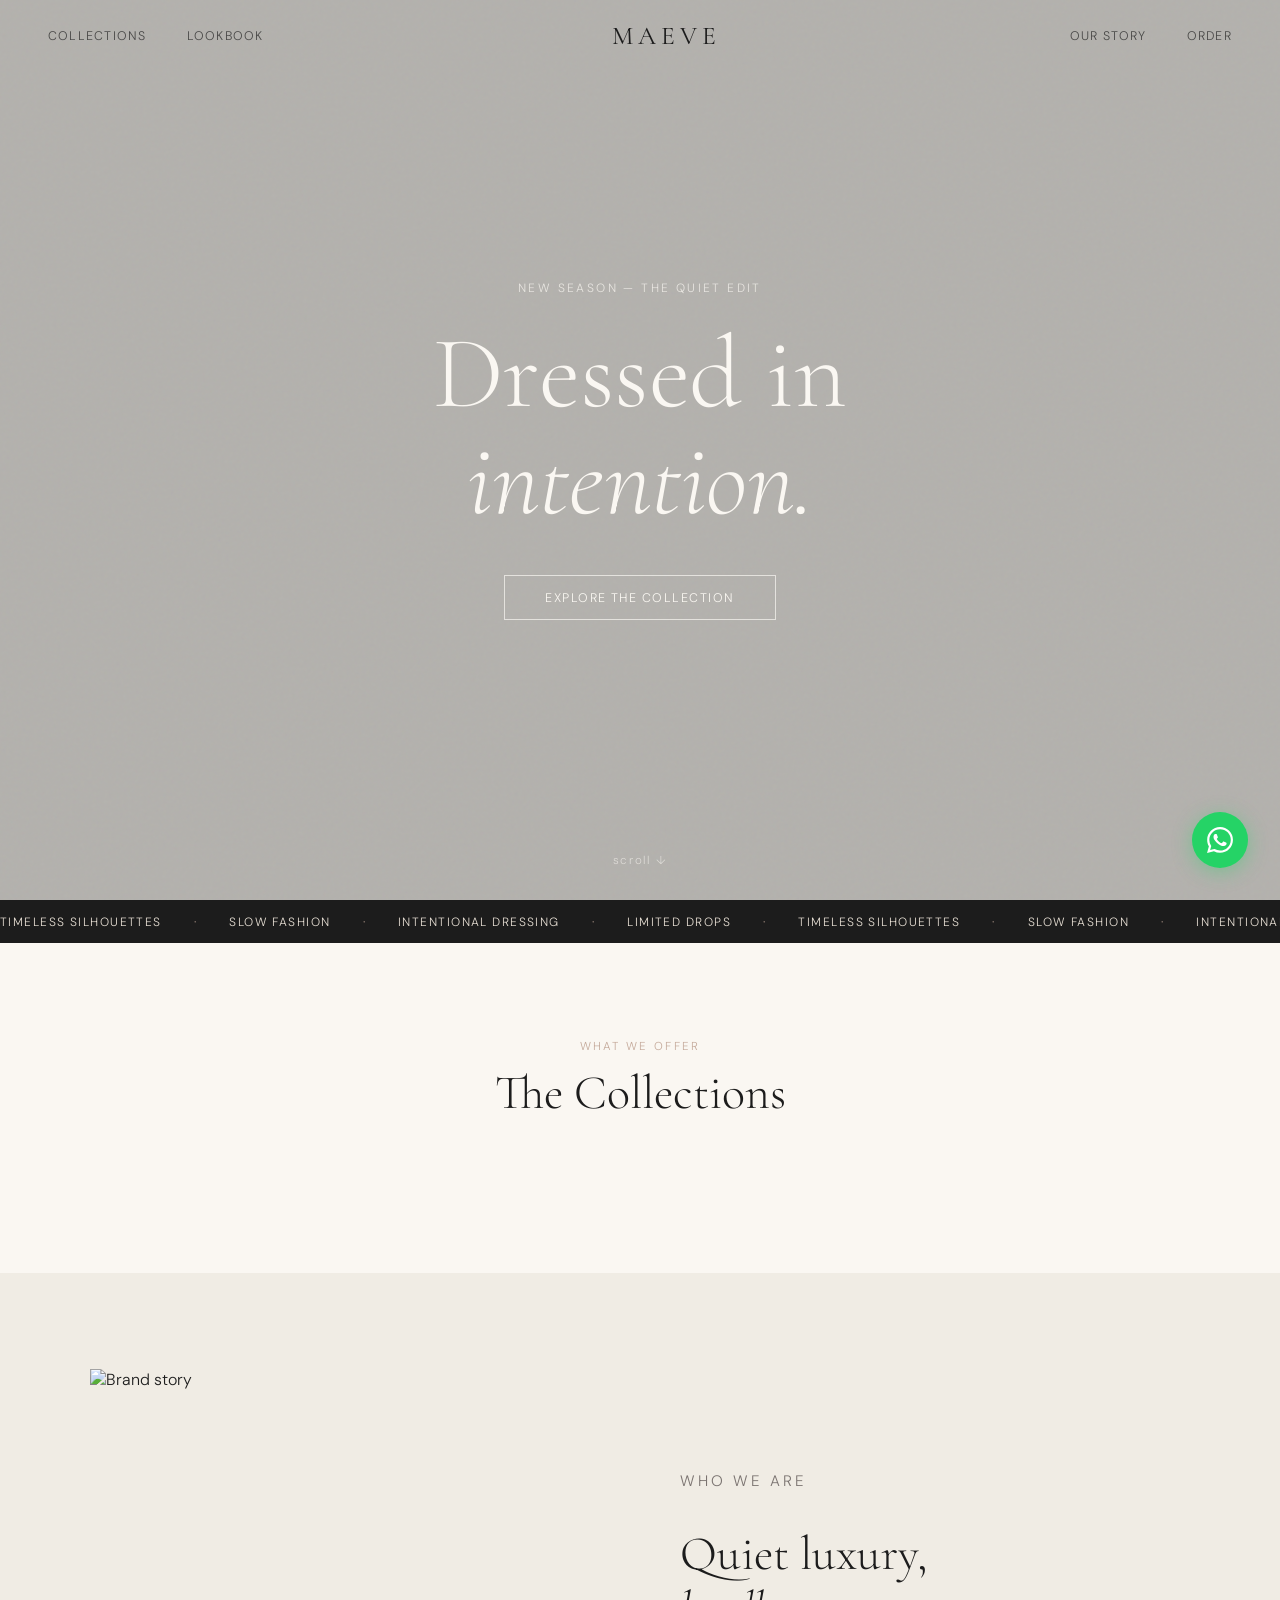
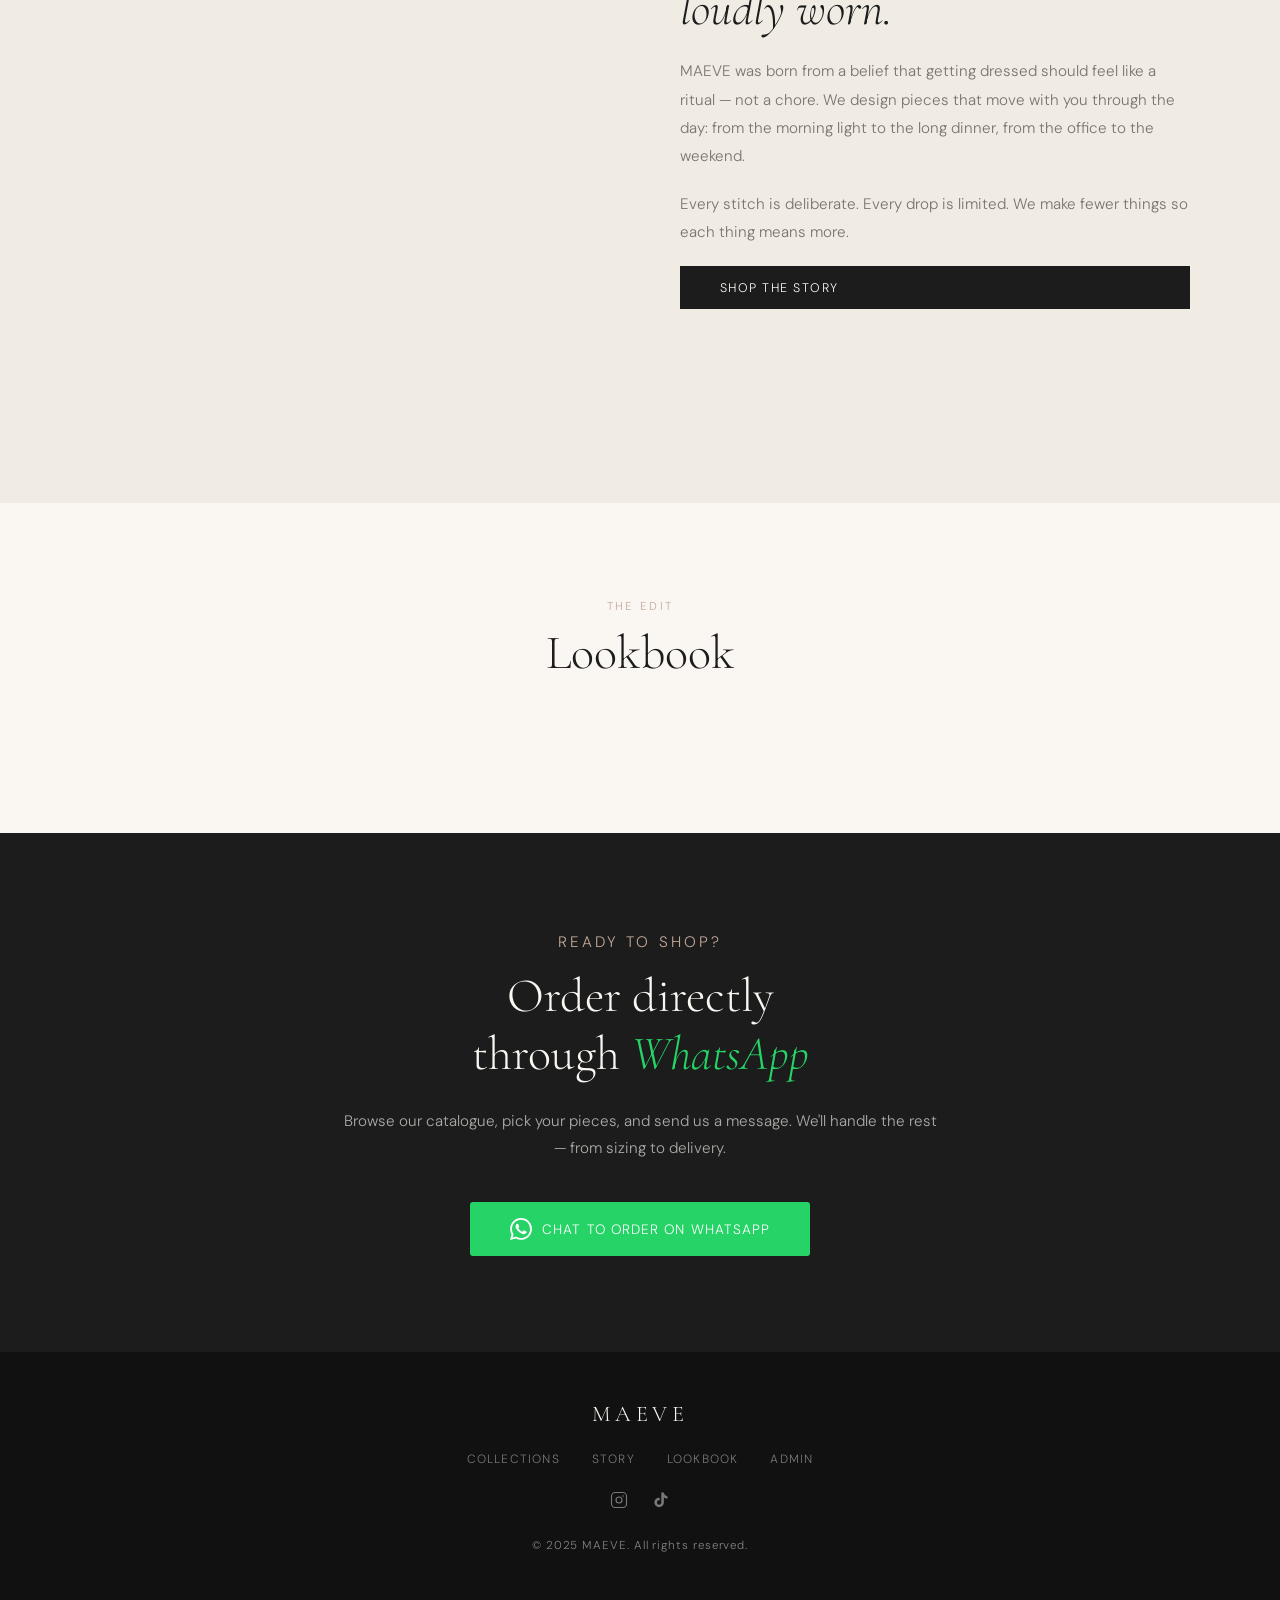
==== index.html @ 99496a9a "Add files via upload" ====
<!DOCTYPE html>
<html lang="en">
<head>
<meta charset="UTF-8"/>
<meta name="viewport" content="width=device-width, initial-scale=1.0"/>
<title>MAEVE — The Edit</title>
<link href="https://fonts.googleapis.com/css2?family=Cormorant+Garamond:ital,wght@0,300;0,400;0,500;1,300;1,400&family=DM+Sans:wght@300;400;500&display=swap" rel="stylesheet"/>
<link rel="stylesheet" href="style.css"/>
</head>
<body>

<!-- NAV -->
<nav id="navbar">
  <div class="nav-inner">
    <div class="nav-links left">
      <a href="#collections">Collections</a>
      <a href="#lookbook">Lookbook</a>
    </div>
    <div class="logo"><a href="#">MAEVE</a></div>
    <div class="nav-links right">
      <a href="#story">Our Story</a>
      <a href="#order">Order</a>
    </div>
  </div>
</nav>

<!-- HERO -->
<section id="hero">
  <div class="grain"></div>
  <div class="hero-content">
    <p class="hero-eyebrow">New Season — The Quiet Edit</p>
    <h1>Dressed in<br/><em>intention.</em></h1>
    <a href="#collections" class="btn-outline">Explore the Collection</a>
  </div>
  <div class="hero-scroll-hint">scroll ↓</div>
</section>

<!-- MARQUEE -->
<div class="marquee-wrap">
  <div class="marquee-track">
    <span>Timeless Silhouettes</span><span class="dot">·</span>
    <span>Slow Fashion</span><span class="dot">·</span>
    <span>Intentional Dressing</span><span class="dot">·</span>
    <span>Limited Drops</span><span class="dot">·</span>
    <span>Timeless Silhouettes</span><span class="dot">·</span>
    <span>Slow Fashion</span><span class="dot">·</span>
    <span>Intentional Dressing</span><span class="dot">·</span>
    <span>Limited Drops</span><span class="dot">·</span>
  </div>
</div>

<!-- COLLECTIONS -->
<section id="collections">
  <div class="section-header">
    <p class="eyebrow">What We Offer</p>
    <h2>The Collections</h2>
  </div>
  <div class="collections-grid" id="collectionsGrid">
    <!-- Populated by JS -->
  </div>
</section>

<!-- BRAND STORY -->
<section id="story">
  <div class="story-inner">
    <div class="story-image">
      <img src="https://images.unsplash.com/photo-1558618666-fcd25c85cd64?w=700&q=80" alt="Brand story"/>
    </div>
    <div class="story-text">
      <p class="eyebrow">Who We Are</p>
      <h2>Quiet luxury,<br/><em>loudly worn.</em></h2>
      <p>MAEVE was born from a belief that getting dressed should feel like a ritual — not a chore. We design pieces that move with you through the day: from the morning light to the long dinner, from the office to the weekend.</p>
      <p>Every stitch is deliberate. Every drop is limited. We make fewer things so each thing means more.</p>
      <a href="#order" class="btn-solid">Shop the Story</a>
    </div>
  </div>
</section>

<!-- LOOKBOOK -->
<section id="lookbook">
  <div class="section-header">
    <p class="eyebrow">The Edit</p>
    <h2>Lookbook</h2>
  </div>
  <div class="masonry-grid" id="lookbookGrid">
    <!-- Populated by JS -->
  </div>
</section>

<!-- ORDER CTA -->
<section id="order">
  <div class="order-inner">
    <p class="eyebrow">Ready to Shop?</p>
    <h2>Order directly<br/>through <em>WhatsApp</em></h2>
    <p>Browse our catalogue, pick your pieces, and send us a message. We'll handle the rest — from sizing to delivery.</p>
    <a href="https://wa.me/2348000000000?text=Hi!%20I'd%20like%20to%20place%20an%20order%20from%20MAEVE" target="_blank" class="btn-whatsapp">
      <svg width="22" height="22" viewBox="0 0 24 24" fill="currentColor"><path d="M17.472 14.382c-.297-.149-1.758-.867-2.03-.967-.273-.099-.471-.148-.67.15-.197.297-.767.966-.94 1.164-.173.199-.347.223-.644.075-.297-.15-1.255-.463-2.39-1.475-.883-.788-1.48-1.761-1.653-2.059-.173-.297-.018-.458.13-.606.134-.133.298-.347.446-.52.149-.174.198-.298.298-.497.099-.198.05-.371-.025-.52-.075-.149-.669-1.612-.916-2.207-.242-.579-.487-.5-.669-.51-.173-.008-.371-.01-.57-.01-.198 0-.52.074-.792.372-.272.297-1.04 1.016-1.04 2.479 0 1.462 1.065 2.875 1.213 3.074.149.198 2.096 3.2 5.077 4.487.709.306 1.262.489 1.694.625.712.227 1.36.195 1.871.118.571-.085 1.758-.719 2.006-1.413.248-.694.248-1.289.173-1.413-.074-.124-.272-.198-.57-.347m-5.421 7.403h-.004a9.87 9.87 0 01-5.031-1.378l-.361-.214-3.741.982.998-3.648-.235-.374a9.86 9.86 0 01-1.51-5.26c.001-5.45 4.436-9.884 9.888-9.884 2.64 0 5.122 1.03 6.988 2.898a9.825 9.825 0 012.893 6.994c-.003 5.45-4.437 9.884-9.885 9.884m8.413-18.297A11.815 11.815 0 0012.05 0C5.495 0 .16 5.335.157 11.892c0 2.096.547 4.142 1.588 5.945L.057 24l6.305-1.654a11.882 11.882 0 005.683 1.448h.005c6.554 0 11.89-5.335 11.893-11.893a11.821 11.821 0 00-3.48-8.413z"/></svg>
      Chat to Order on WhatsApp
    </a>
  </div>
</section>

<!-- FOOTER -->
<footer>
  <div class="footer-inner">
    <div class="footer-logo">MAEVE</div>
    <div class="footer-links">
      <a href="#collections">Collections</a>
      <a href="#story">Story</a>
      <a href="#lookbook">Lookbook</a>
      <a href="admin.html">Admin</a>
    </div>
    <div class="footer-socials">
      <a href="#" aria-label="Instagram">
        <svg width="18" height="18" viewBox="0 0 24 24" fill="none" stroke="currentColor" stroke-width="1.5"><rect x="2" y="2" width="20" height="20" rx="5"/><circle cx="12" cy="12" r="4"/><circle cx="17.5" cy="6.5" r="1" fill="currentColor" stroke="none"/></svg>
      </a>
      <a href="#" aria-label="TikTok">
        <svg width="18" height="18" viewBox="0 0 24 24" fill="currentColor"><path d="M19.59 6.69a4.83 4.83 0 01-3.77-4.25V2h-3.45v13.67a2.89 2.89 0 01-2.88 2.5 2.89 2.89 0 01-2.89-2.89 2.89 2.89 0 012.89-2.89c.28 0 .54.04.79.1V9.01a6.33 6.33 0 00-.79-.05 6.34 6.34 0 00-6.34 6.34 6.34 6.34 0 006.34 6.34 6.34 6.34 0 006.33-6.34V8.69a8.18 8.18 0 004.78 1.52V6.76a4.85 4.85 0 01-1-.07z"/></svg>
      </a>
    </div>
    <p class="footer-copy">© 2025 MAEVE. All rights reserved.</p>
  </div>
</footer>

<!-- FLOATING WHATSAPP -->
<a href="https://wa.me/2348000000000?text=Hi!%20I'd%20like%20to%20place%20an%20order%20from%20MAEVE" target="_blank" class="whatsapp-float" aria-label="Order on WhatsApp">
  <svg width="26" height="26" viewBox="0 0 24 24" fill="currentColor"><path d="M17.472 14.382c-.297-.149-1.758-.867-2.03-.967-.273-.099-.471-.148-.67.15-.197.297-.767.966-.94 1.164-.173.199-.347.223-.644.075-.297-.15-1.255-.463-2.39-1.475-.883-.788-1.48-1.761-1.653-2.059-.173-.297-.018-.458.13-.606.134-.133.298-.347.446-.52.149-.174.198-.298.298-.497.099-.198.05-.371-.025-.52-.075-.149-.669-1.612-.916-2.207-.242-.579-.487-.5-.669-.51-.173-.008-.371-.01-.57-.01-.198 0-.52.074-.792.372-.272.297-1.04 1.016-1.04 2.479 0 1.462 1.065 2.875 1.213 3.074.149.198 2.096 3.2 5.077 4.487.709.306 1.262.489 1.694.625.712.227 1.36.195 1.871.118.571-.085 1.758-.719 2.006-1.413.248-.694.248-1.289.173-1.413-.074-.124-.272-.198-.57-.347m-5.421 7.403h-.004a9.87 9.87 0 01-5.031-1.378l-.361-.214-3.741.982.998-3.648-.235-.374a9.86 9.86 0 01-1.51-5.26c.001-5.45 4.436-9.884 9.888-9.884 2.64 0 5.122 1.03 6.988 2.898a9.825 9.825 0 012.893 6.994c-.003 5.45-4.437 9.884-9.885 9.884m8.413-18.297A11.815 11.815 0 0012.05 0C5.495 0 .16 5.335.157 11.892c0 2.096.547 4.142 1.588 5.945L.057 24l6.305-1.654a11.882 11.882 0 005.683 1.448h.005c6.554 0 11.89-5.335 11.893-11.893a11.821 11.821 0 00-3.48-8.413z"/></svg>
</a>

<script src="app.js"></script>
</body>
</html>
---- style.css ----
/* ── Reset & Base ─────────────────────────────────────────────── */
*, *::before, *::after { box-sizing: border-box; margin: 0; padding: 0; }

:root {
  --ivory: #FAF7F2;
  --charcoal: #1C1C1C;
  --mauve: #C4A99A;
  --sage: #8A9E8B;
  --warm-mid: #E8E0D5;
  --wa-green: #25D366;
  --text-light: #7A7370;
  --serif: 'Cormorant Garamond', Georgia, serif;
  --sans: 'DM Sans', system-ui, sans-serif;
}

html { scroll-behavior: smooth; }

body {
  background: var(--ivory);
  color: var(--charcoal);
  font-family: var(--sans);
  font-weight: 300;
  overflow-x: hidden;
}

img { display: block; max-width: 100%; }
a { text-decoration: none; color: inherit; }

/* ── Nav ──────────────────────────────────────────────────────── */
#navbar {
  position: fixed;
  top: 0;
  left: 0;
  right: 0;
  z-index: 100;
  padding: 1.25rem 3rem;
  transition: background 0.4s, box-shadow 0.4s;
}
#navbar.scrolled {
  background: rgba(250, 247, 242, 0.95);
  backdrop-filter: blur(10px);
  box-shadow: 0 1px 0 var(--warm-mid);
}
.nav-inner {
  display: flex;
  align-items: center;
  justify-content: space-between;
  max-width: 1200px;
  margin: 0 auto;
}
.nav-links { display: flex; gap: 2.5rem; }
.nav-links a {
  font-family: var(--sans);
  font-size: 0.78rem;
  letter-spacing: 0.1em;
  text-transform: uppercase;
  color: var(--charcoal);
  opacity: 0.7;
  transition: opacity 0.2s;
}
.nav-links a:hover { opacity: 1; }
.logo a {
  font-family: var(--serif);
  font-size: 1.6rem;
  letter-spacing: 0.2em;
  font-weight: 400;
}

/* ── Hero ─────────────────────────────────────────────────────── */
#hero {
  min-height: 100vh;
  position: relative;
  display: flex;
  align-items: center;
  justify-content: center;
  background-image: url('https://images.unsplash.com/photo-1509631179647-0177331693ae?w=1600&q=85');
  background-size: cover;
  background-position: center 30%;
}
.grain {
  position: absolute;
  inset: 0;
  background: rgba(28, 28, 28, 0.32);
  z-index: 1;
}
/* Grain texture overlay */
.grain::after {
  content: '';
  position: absolute;
  inset: 0;
  opacity: 0.04;
  background-image: url("data:image/svg+xml,%3Csvg viewBox='0 0 256 256' xmlns='http://www.w3.org/2000/svg'%3E%3Cfilter id='noise'%3E%3CfeTurbulence type='fractalNoise' baseFrequency='0.9' numOctaves='4' stitchTiles='stitch'/%3E%3C/filter%3E%3Crect width='100%25' height='100%25' filter='url(%23noise)' opacity='1'/%3E%3C/svg%3E");
}
.hero-content {
  position: relative;
  z-index: 2;
  text-align: center;
  color: #FAF7F2;
  padding: 1rem;
}
.hero-eyebrow {
  font-family: var(--sans);
  font-size: 0.75rem;
  letter-spacing: 0.2em;
  text-transform: uppercase;
  opacity: 0.75;
  margin-bottom: 1.5rem;
}
.hero-content h1 {
  font-family: var(--serif);
  font-size: clamp(3.5rem, 8vw, 7rem);
  font-weight: 300;
  line-height: 1.05;
  margin-bottom: 2.5rem;
}
.hero-content h1 em {
  font-style: italic;
  font-weight: 300;
}
.hero-scroll-hint {
  position: absolute;
  bottom: 2rem;
  left: 50%;
  transform: translateX(-50%);
  z-index: 2;
  color: rgba(250,247,242,0.6);
  font-family: var(--sans);
  font-size: 0.72rem;
  letter-spacing: 0.15em;
  animation: bob 2s ease-in-out infinite;
}
@keyframes bob {
  0%, 100% { transform: translateX(-50%) translateY(0); }
  50% { transform: translateX(-50%) translateY(6px); }
}

/* ── Buttons ──────────────────────────────────────────────────── */
.btn-outline {
  display: inline-block;
  padding: 0.85rem 2.5rem;
  border: 1px solid rgba(250,247,242,0.7);
  color: #FAF7F2;
  font-family: var(--sans);
  font-size: 0.78rem;
  letter-spacing: 0.12em;
  text-transform: uppercase;
  transition: background 0.25s, color 0.25s;
}
.btn-outline:hover {
  background: rgba(250,247,242,0.15);
}
.btn-solid {
  display: inline-block;
  padding: 0.85rem 2.5rem;
  background: var(--charcoal);
  color: var(--ivory);
  font-family: var(--sans);
  font-size: 0.78rem;
  letter-spacing: 0.12em;
  text-transform: uppercase;
  transition: background 0.25s;
}
.btn-solid:hover { background: #333; }
.btn-whatsapp {
  display: inline-flex;
  align-items: center;
  gap: 0.65rem;
  padding: 1rem 2.5rem;
  background: var(--wa-green);
  color: #fff;
  font-family: var(--sans);
  font-size: 0.85rem;
  letter-spacing: 0.08em;
  text-transform: uppercase;
  border-radius: 3px;
  transition: background 0.2s, transform 0.2s;
}
.btn-whatsapp:hover { background: #1da851; transform: translateY(-2px); }

/* ── Marquee ──────────────────────────────────────────────────── */
.marquee-wrap {
  background: var(--charcoal);
  overflow: hidden;
  padding: 0.85rem 0;
}
.marquee-track {
  display: flex;
  gap: 2rem;
  animation: marquee 18s linear infinite;
  white-space: nowrap;
}
.marquee-track span {
  color: var(--warm-mid);
  font-family: var(--sans);
  font-size: 0.75rem;
  letter-spacing: 0.12em;
  text-transform: uppercase;
  flex-shrink: 0;
}
.marquee-track .dot { color: var(--mauve); }
@keyframes marquee {
  from { transform: translateX(0); }
  to { transform: translateX(-50%); }
}

/* ── Section shared ───────────────────────────────────────────── */
section { padding: 6rem 3rem; }
.section-header {
  text-align: center;
  margin-bottom: 3.5rem;
}
.eyebrow {
  font-family: var(--sans);
  font-size: 0.72rem;
  letter-spacing: 0.2em;
  text-transform: uppercase;
  color: var(--mauve);
  margin-bottom: 0.75rem;
}
.section-header h2, .story-text h2 {
  font-family: var(--serif);
  font-size: clamp(2rem, 4vw, 3rem);
  font-weight: 300;
  line-height: 1.15;
}
.section-header h2 em, .story-text h2 em { font-style: italic; }

/* ── Collections Grid ─────────────────────────────────────────── */
#collections { background: var(--ivory); }
.collections-grid {
  display: grid;
  grid-template-columns: repeat(auto-fit, minmax(240px, 1fr));
  gap: 1.5rem;
  max-width: 1200px;
  margin: 0 auto;
}
.collection-card {
  position: relative;
  overflow: hidden;
  cursor: pointer;
  aspect-ratio: 3/4;
  background: var(--warm-mid);
}
.collection-card img {
  width: 100%;
  height: 100%;
  object-fit: cover;
  transition: transform 0.6s ease;
}
.collection-card:hover img { transform: scale(1.05); }
.collection-overlay {
  position: absolute;
  inset: 0;
  background: rgba(28,28,28,0);
  display: flex;
  flex-direction: column;
  align-items: center;
  justify-content: center;
  transition: background 0.4s;
}
.collection-card:hover .collection-overlay { background: rgba(28,28,28,0.45); }
.collection-overlay h3 {
  font-family: var(--serif);
  font-size: 1.5rem;
  color: #fff;
  opacity: 0;
  transform: translateY(10px);
  transition: all 0.35s 0.05s;
}
.collection-overlay span {
  font-family: var(--sans);
  font-size: 0.72rem;
  letter-spacing: 0.14em;
  text-transform: uppercase;
  color: rgba(255,255,255,0.8);
  margin-top: 0.5rem;
  opacity: 0;
  transform: translateY(10px);
  transition: all 0.35s 0.1s;
}
.collection-card:hover .collection-overlay h3,
.collection-card:hover .collection-overlay span {
  opacity: 1;
  transform: translateY(0);
}

/* ── Story ────────────────────────────────────────────────────── */
#story { background: #F0ECE4; }
.story-inner {
  display: grid;
  grid-template-columns: 1fr 1fr;
  gap: 5rem;
  align-items: center;
  max-width: 1100px;
  margin: 0 auto;
}
.story-image img {
  width: 100%;
  aspect-ratio: 4/5;
  object-fit: cover;
}
.story-text { display: flex; flex-direction: column; gap: 1.25rem; }
.story-text p {
  color: var(--text-light);
  line-height: 1.85;
  font-size: 0.95rem;
}

/* ── Lookbook ─────────────────────────────────────────────────── */
#lookbook { background: var(--ivory); }
.masonry-grid {
  columns: 3;
  column-gap: 1.2rem;
  max-width: 1200px;
  margin: 0 auto;
}
.masonry-item {
  break-inside: avoid;
  margin-bottom: 1.2rem;
  position: relative;
  overflow: hidden;
  cursor: pointer;
}
.masonry-item img {
  width: 100%;
  display: block;
  transition: transform 0.5s ease;
}
.masonry-item:hover img { transform: scale(1.04); }
.masonry-caption {
  position: absolute;
  bottom: 0;
  left: 0;
  right: 0;
  padding: 1.5rem 1rem 1rem;
  background: linear-gradient(transparent, rgba(28,28,28,0.7));
  color: #FAF7F2;
  opacity: 0;
  transition: opacity 0.35s;
}
.masonry-item:hover .masonry-caption { opacity: 1; }
.masonry-caption h4 {
  font-family: var(--serif);
  font-size: 1rem;
  font-weight: 400;
}
.masonry-caption p {
  font-family: var(--sans);
  font-size: 0.75rem;
  opacity: 0.8;
  margin-top: 0.2rem;
}

/* ── Order CTA ────────────────────────────────────────────────── */
#order {
  background: var(--charcoal);
  text-align: center;
  color: var(--ivory);
}
.order-inner { max-width: 600px; margin: 0 auto; }
#order .eyebrow { color: var(--mauve); margin-bottom: 0.75rem; }
#order h2 {
  font-family: var(--serif);
  font-size: clamp(2rem, 4vw, 3rem);
  font-weight: 300;
  margin-bottom: 1.5rem;
  line-height: 1.2;
}
#order h2 em { font-style: italic; color: var(--wa-green); }
#order p {
  color: rgba(250,247,242,0.65);
  line-height: 1.8;
  font-size: 0.95rem;
  margin-bottom: 2.5rem;
}

/* ── Footer ───────────────────────────────────────────────────── */
footer {
  background: #111;
  padding: 3rem;
  color: rgba(250,247,242,0.5);
}
.footer-inner {
  max-width: 1200px;
  margin: 0 auto;
  display: flex;
  flex-direction: column;
  align-items: center;
  gap: 1.5rem;
}
.footer-logo {
  font-family: var(--serif);
  font-size: 1.4rem;
  letter-spacing: 0.2em;
  color: var(--ivory);
}
.footer-links {
  display: flex;
  gap: 2rem;
}
.footer-links a {
  font-family: var(--sans);
  font-size: 0.75rem;
  letter-spacing: 0.1em;
  text-transform: uppercase;
  color: rgba(250,247,242,0.45);
  transition: color 0.2s;
}
.footer-links a:hover { color: var(--ivory); }
.footer-socials { display: flex; gap: 1.5rem; }
.footer-socials a {
  color: rgba(250,247,242,0.45);
  transition: color 0.2s;
}
.footer-socials a:hover { color: var(--mauve); }
.footer-copy {
  font-family: var(--sans);
  font-size: 0.72rem;
  letter-spacing: 0.08em;
}

/* ── WhatsApp Float ───────────────────────────────────────────── */
.whatsapp-float {
  position: fixed;
  bottom: 2rem;
  right: 2rem;
  width: 56px;
  height: 56px;
  background: var(--wa-green);
  border-radius: 50%;
  display: flex;
  align-items: center;
  justify-content: center;
  color: #fff;
  z-index: 999;
  box-shadow: 0 4px 20px rgba(37,211,102,0.4);
  animation: pulse-wa 2.5s ease-in-out infinite;
}
.whatsapp-float:hover { background: #1da851; }
@keyframes pulse-wa {
  0%, 100% { box-shadow: 0 4px 20px rgba(37,211,102,0.4); }
  50% { box-shadow: 0 4px 32px rgba(37,211,102,0.7); }
}

/* ── Scroll reveal ────────────────────────────────────────────── */
.reveal {
  opacity: 0;
  transform: translateY(24px);
  transition: opacity 0.7s ease, transform 0.7s ease;
}
.reveal.visible {
  opacity: 1;
  transform: translateY(0);
}

/* ── Responsive ───────────────────────────────────────────────── */
@media (max-width: 900px) {
  #navbar { padding: 1rem 1.5rem; }
  .nav-links { gap: 1.5rem; }
  section { padding: 4rem 1.5rem; }
  .story-inner { grid-template-columns: 1fr; gap: 2rem; }
  .masonry-grid { columns: 2; }
}
@media (max-width: 600px) {
  .nav-links.left { display: none; }
  .nav-links.right { display: none; }
  .logo a { font-size: 1.3rem; }
  .masonry-grid { columns: 1; }
  .collections-grid { grid-template-columns: 1fr 1fr; }
  .footer-links { flex-wrap: wrap; justify-content: center; gap: 1rem; }
}
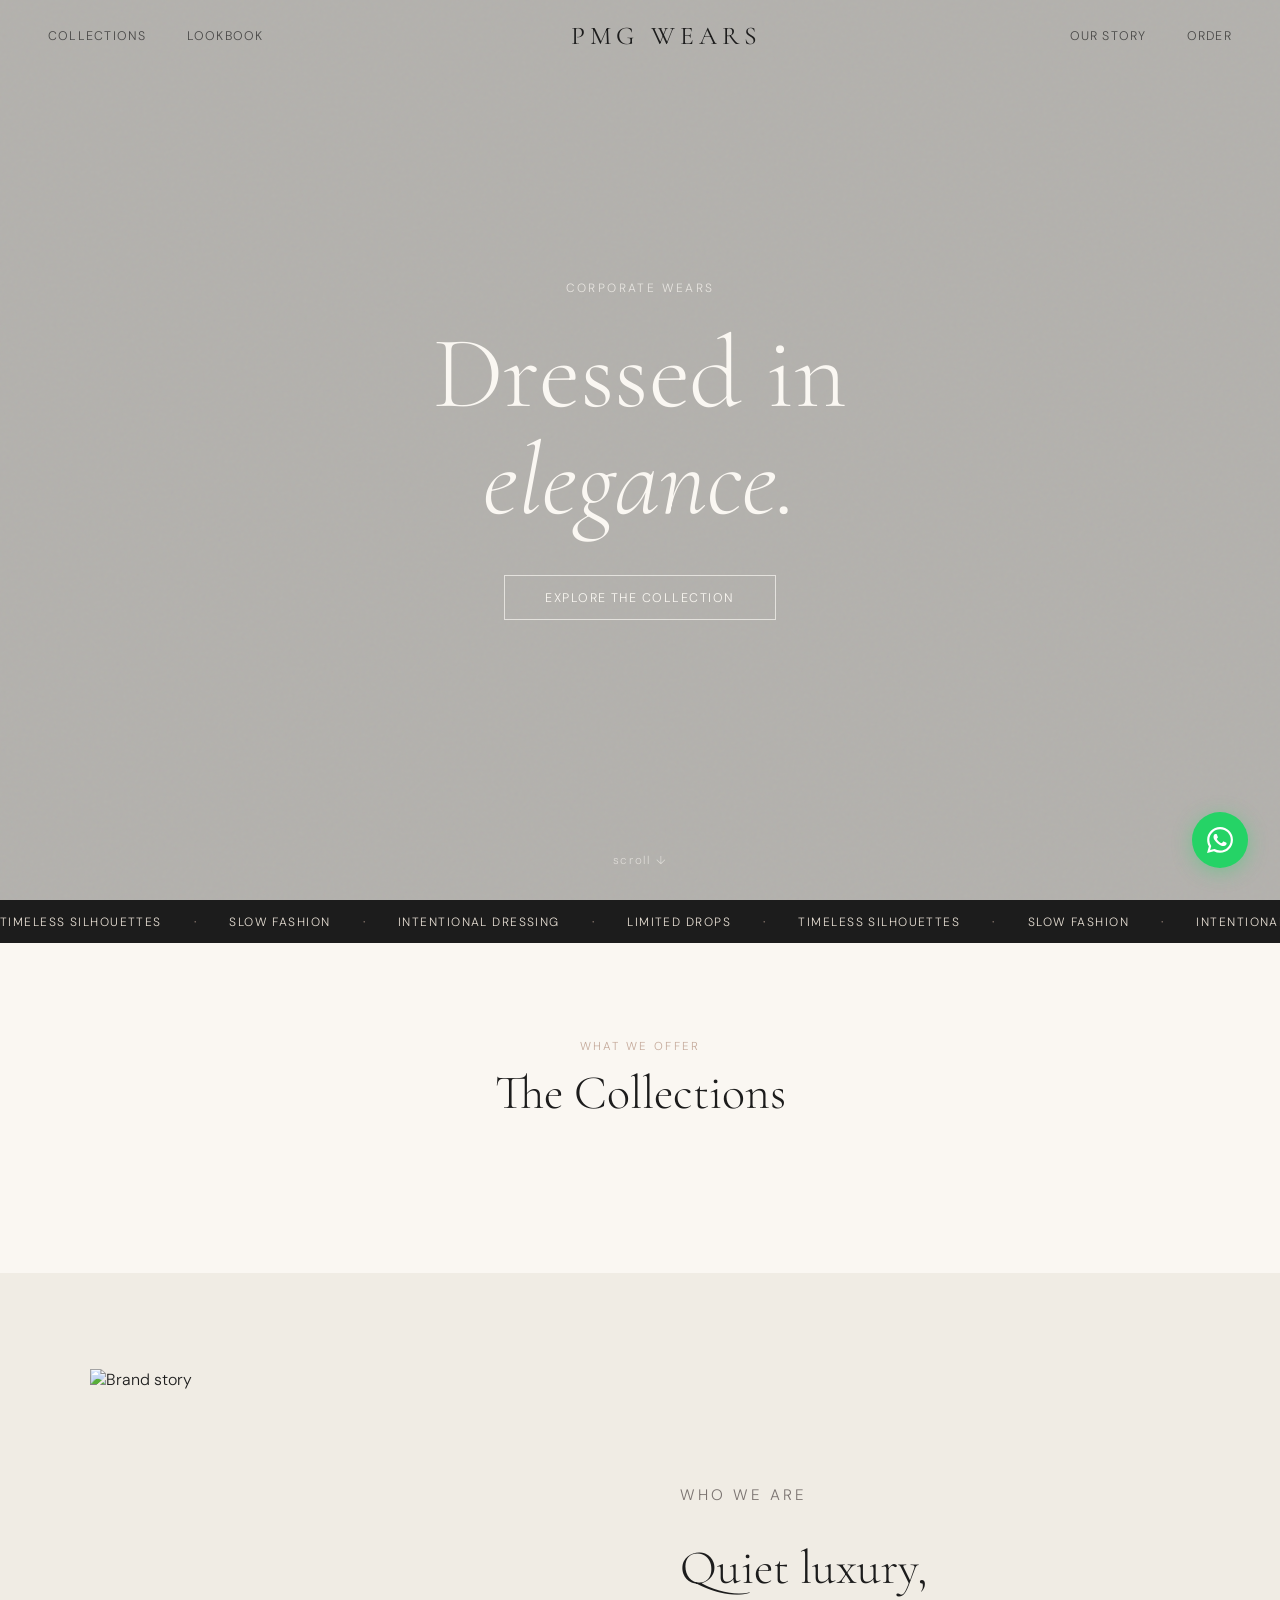
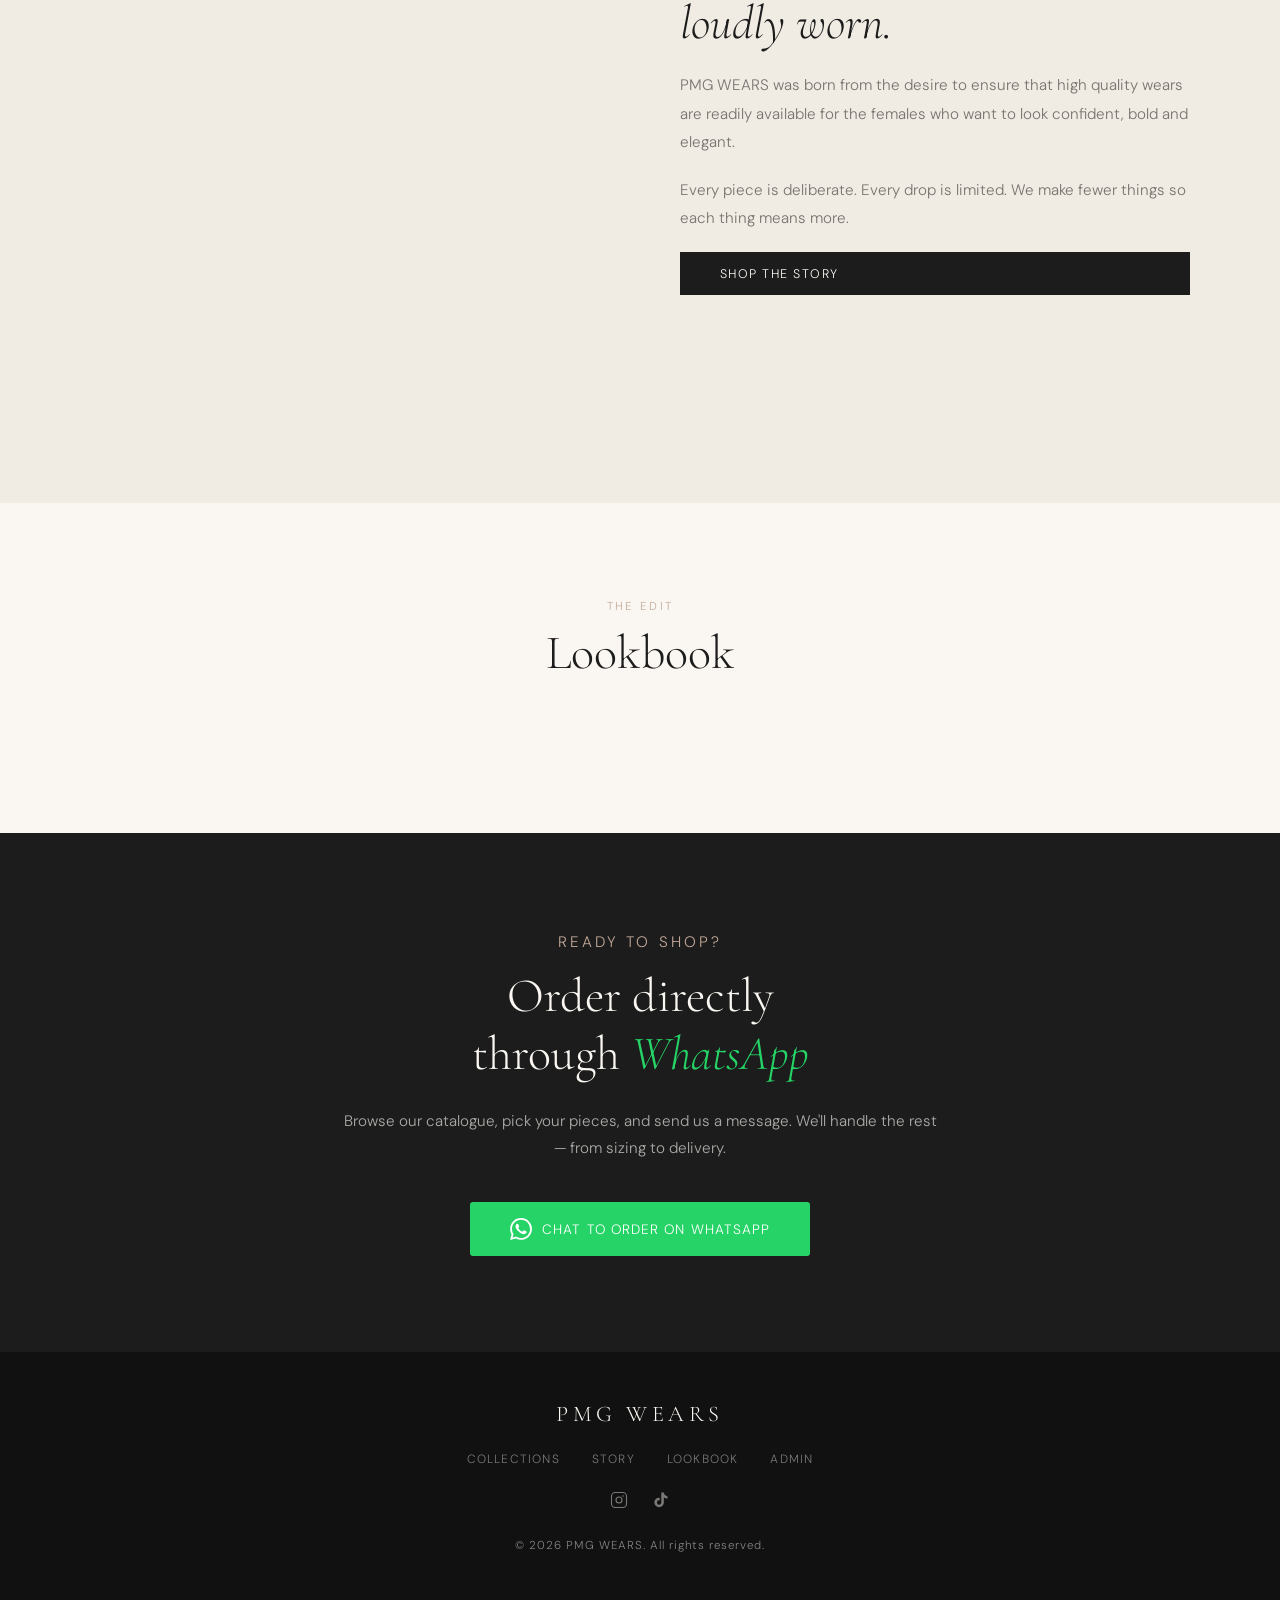
==== commit 1f66ba73: "Add files via upload" ====
--- a/index.html
+++ b/index.html
@@ -3,7 +3,7 @@
 <head>
 <meta charset="UTF-8"/>
 <meta name="viewport" content="width=device-width, initial-scale=1.0"/>
-<title>MAEVE — The Edit</title>
+<title>PMG WEARS</title>
 <link href="https://fonts.googleapis.com/css2?family=Cormorant+Garamond:ital,wght@0,300;0,400;0,500;1,300;1,400&family=DM+Sans:wght@300;400;500&display=swap" rel="stylesheet"/>
 <link rel="stylesheet" href="style.css"/>
 </head>
@@ -16,7 +16,7 @@
       <a href="#collections">Collections</a>
       <a href="#lookbook">Lookbook</a>
     </div>
-    <div class="logo"><a href="#">MAEVE</a></div>
+    <div class="logo"><a href="#">PMG WEARS</a></div>
     <div class="nav-links right">
       <a href="#story">Our Story</a>
       <a href="#order">Order</a>
@@ -28,8 +28,8 @@
 <section id="hero">
   <div class="grain"></div>
   <div class="hero-content">
-    <p class="hero-eyebrow">New Season — The Quiet Edit</p>
-    <h1>Dressed in<br/><em>intention.</em></h1>
+    <p class="hero-eyebrow">Corporate Wears</p>
+    <h1>Dressed in<br/><em>elegance.</em></h1>
     <a href="#collections" class="btn-outline">Explore the Collection</a>
   </div>
   <div class="hero-scroll-hint">scroll ↓</div>
@@ -69,8 +69,8 @@
     <div class="story-text">
       <p class="eyebrow">Who We Are</p>
       <h2>Quiet luxury,<br/><em>loudly worn.</em></h2>
-      <p>MAEVE was born from a belief that getting dressed should feel like a ritual — not a chore. We design pieces that move with you through the day: from the morning light to the long dinner, from the office to the weekend.</p>
-      <p>Every stitch is deliberate. Every drop is limited. We make fewer things so each thing means more.</p>
+      <p>PMG WEARS was born from the desire to ensure that high quality wears are readily available for the females who want to look confident, bold and elegant.</p>
+      <p>Every piece is deliberate. Every drop is limited. We make fewer things so each thing means more.</p>
       <a href="#order" class="btn-solid">Shop the Story</a>
     </div>
   </div>
@@ -93,7 +93,7 @@
     <p class="eyebrow">Ready to Shop?</p>
     <h2>Order directly<br/>through <em>WhatsApp</em></h2>
     <p>Browse our catalogue, pick your pieces, and send us a message. We'll handle the rest — from sizing to delivery.</p>
-    <a href="https://wa.me/2348000000000?text=Hi!%20I'd%20like%20to%20place%20an%20order%20from%20MAEVE" target="_blank" class="btn-whatsapp">
+    <a href="https://wa.me/2348028344786?text=Hi!%20I'd%20like%20to%20place%20an%20order%20from%20PMG%20Wears" target="_blank" class="btn-whatsapp">
       <svg width="22" height="22" viewBox="0 0 24 24" fill="currentColor"><path d="M17.472 14.382c-.297-.149-1.758-.867-2.03-.967-.273-.099-.471-.148-.67.15-.197.297-.767.966-.94 1.164-.173.199-.347.223-.644.075-.297-.15-1.255-.463-2.39-1.475-.883-.788-1.48-1.761-1.653-2.059-.173-.297-.018-.458.13-.606.134-.133.298-.347.446-.52.149-.174.198-.298.298-.497.099-.198.05-.371-.025-.52-.075-.149-.669-1.612-.916-2.207-.242-.579-.487-.5-.669-.51-.173-.008-.371-.01-.57-.01-.198 0-.52.074-.792.372-.272.297-1.04 1.016-1.04 2.479 0 1.462 1.065 2.875 1.213 3.074.149.198 2.096 3.2 5.077 4.487.709.306 1.262.489 1.694.625.712.227 1.36.195 1.871.118.571-.085 1.758-.719 2.006-1.413.248-.694.248-1.289.173-1.413-.074-.124-.272-.198-.57-.347m-5.421 7.403h-.004a9.87 9.87 0 01-5.031-1.378l-.361-.214-3.741.982.998-3.648-.235-.374a9.86 9.86 0 01-1.51-5.26c.001-5.45 4.436-9.884 9.888-9.884 2.64 0 5.122 1.03 6.988 2.898a9.825 9.825 0 012.893 6.994c-.003 5.45-4.437 9.884-9.885 9.884m8.413-18.297A11.815 11.815 0 0012.05 0C5.495 0 .16 5.335.157 11.892c0 2.096.547 4.142 1.588 5.945L.057 24l6.305-1.654a11.882 11.882 0 005.683 1.448h.005c6.554 0 11.89-5.335 11.893-11.893a11.821 11.821 0 00-3.48-8.413z"/></svg>
       Chat to Order on WhatsApp
     </a>
@@ -103,7 +103,7 @@
 <!-- FOOTER -->
 <footer>
   <div class="footer-inner">
-    <div class="footer-logo">MAEVE</div>
+    <div class="footer-logo">PMG WEARS</div>
     <div class="footer-links">
       <a href="#collections">Collections</a>
       <a href="#story">Story</a>
@@ -118,12 +118,12 @@
         <svg width="18" height="18" viewBox="0 0 24 24" fill="currentColor"><path d="M19.59 6.69a4.83 4.83 0 01-3.77-4.25V2h-3.45v13.67a2.89 2.89 0 01-2.88 2.5 2.89 2.89 0 01-2.89-2.89 2.89 2.89 0 012.89-2.89c.28 0 .54.04.79.1V9.01a6.33 6.33 0 00-.79-.05 6.34 6.34 0 00-6.34 6.34 6.34 6.34 0 006.34 6.34 6.34 6.34 0 006.33-6.34V8.69a8.18 8.18 0 004.78 1.52V6.76a4.85 4.85 0 01-1-.07z"/></svg>
       </a>
     </div>
-    <p class="footer-copy">© 2025 MAEVE. All rights reserved.</p>
+    <p class="footer-copy">© 2026 PMG WEARS. All rights reserved.</p>
   </div>
 </footer>
 
 <!-- FLOATING WHATSAPP -->
-<a href="https://wa.me/2348000000000?text=Hi!%20I'd%20like%20to%20place%20an%20order%20from%20MAEVE" target="_blank" class="whatsapp-float" aria-label="Order on WhatsApp">
+<a href="https://wa.me/2348000000000?text=Hi!%20I'd%20like%20to%20place%20an%20order%20from%20PMG%20WEARS" target="_blank" class="whatsapp-float" aria-label="Order on WhatsApp">
   <svg width="26" height="26" viewBox="0 0 24 24" fill="currentColor"><path d="M17.472 14.382c-.297-.149-1.758-.867-2.03-.967-.273-.099-.471-.148-.67.15-.197.297-.767.966-.94 1.164-.173.199-.347.223-.644.075-.297-.15-1.255-.463-2.39-1.475-.883-.788-1.48-1.761-1.653-2.059-.173-.297-.018-.458.13-.606.134-.133.298-.347.446-.52.149-.174.198-.298.298-.497.099-.198.05-.371-.025-.52-.075-.149-.669-1.612-.916-2.207-.242-.579-.487-.5-.669-.51-.173-.008-.371-.01-.57-.01-.198 0-.52.074-.792.372-.272.297-1.04 1.016-1.04 2.479 0 1.462 1.065 2.875 1.213 3.074.149.198 2.096 3.2 5.077 4.487.709.306 1.262.489 1.694.625.712.227 1.36.195 1.871.118.571-.085 1.758-.719 2.006-1.413.248-.694.248-1.289.173-1.413-.074-.124-.272-.198-.57-.347m-5.421 7.403h-.004a9.87 9.87 0 01-5.031-1.378l-.361-.214-3.741.982.998-3.648-.235-.374a9.86 9.86 0 01-1.51-5.26c.001-5.45 4.436-9.884 9.888-9.884 2.64 0 5.122 1.03 6.988 2.898a9.825 9.825 0 012.893 6.994c-.003 5.45-4.437 9.884-9.885 9.884m8.413-18.297A11.815 11.815 0 0012.05 0C5.495 0 .16 5.335.157 11.892c0 2.096.547 4.142 1.588 5.945L.057 24l6.305-1.654a11.882 11.882 0 005.683 1.448h.005c6.554 0 11.89-5.335 11.893-11.893a11.821 11.821 0 00-3.48-8.413z"/></svg>
 </a>
 
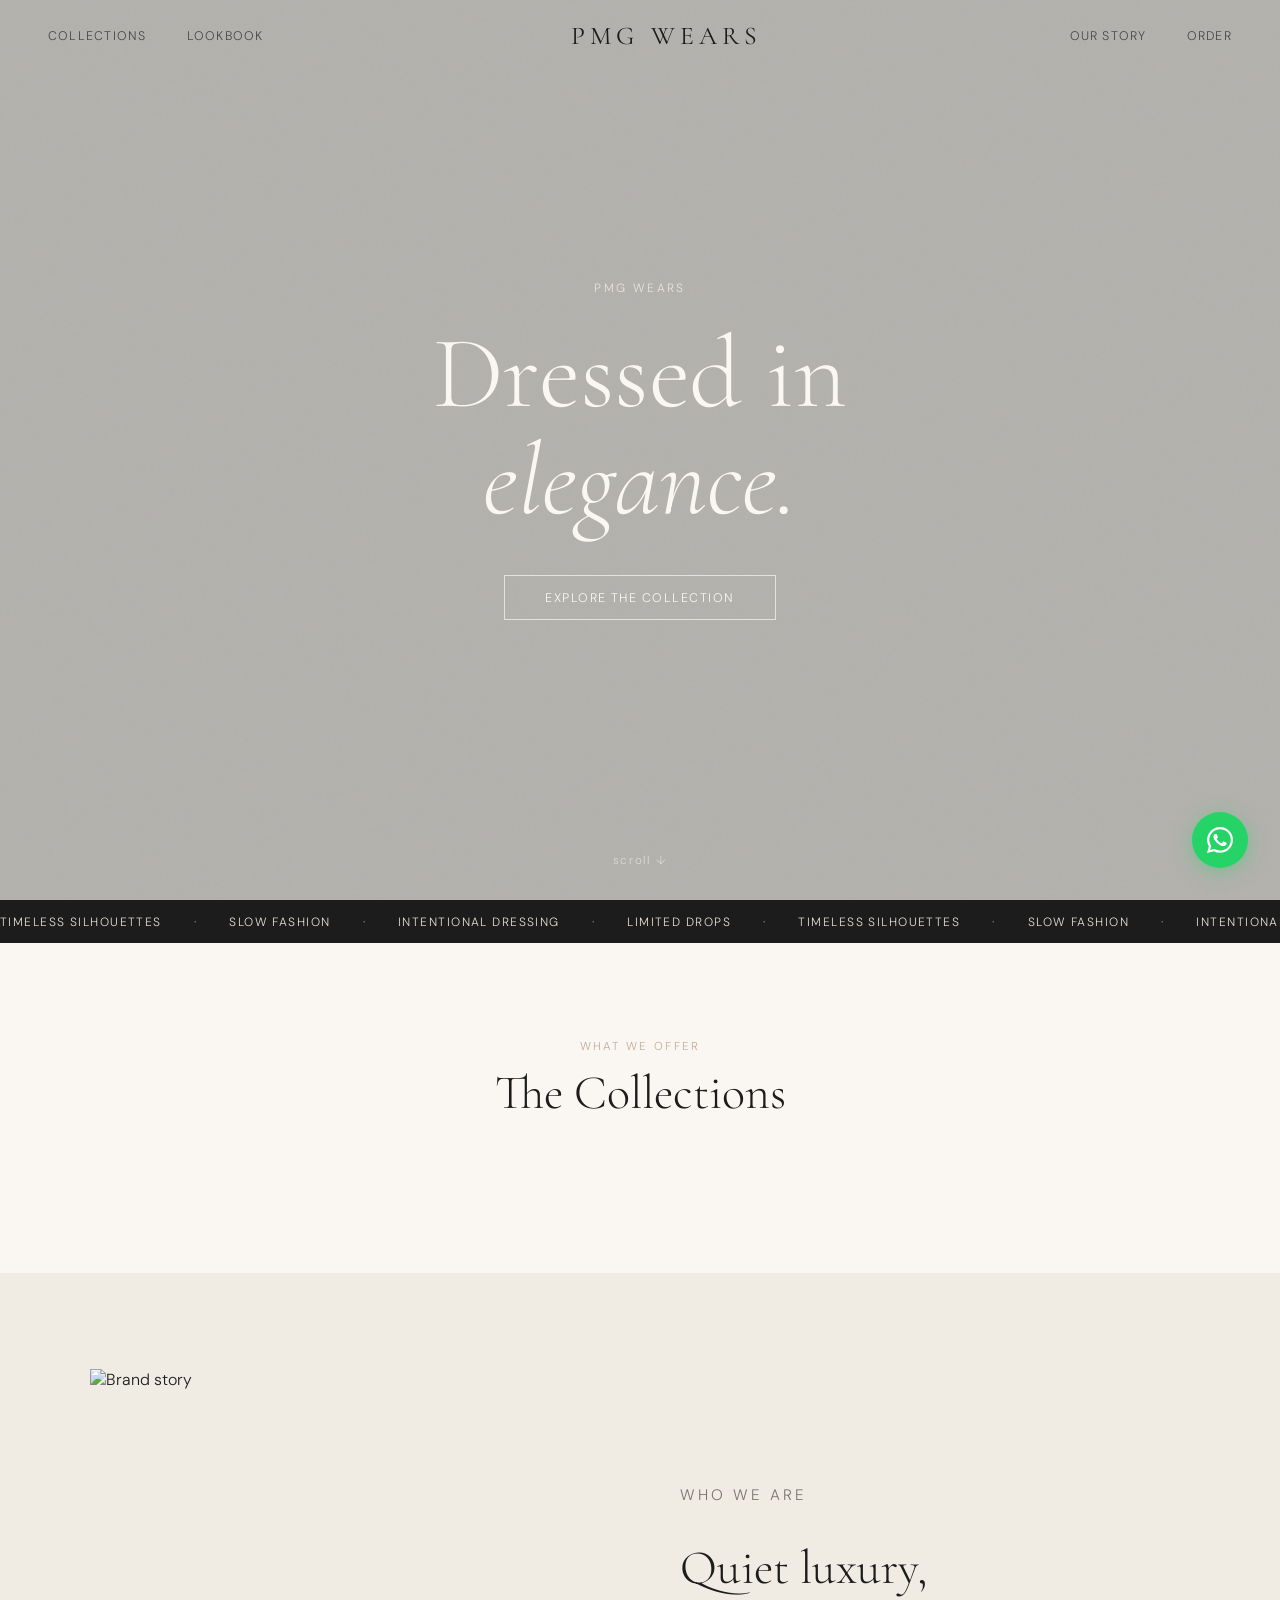
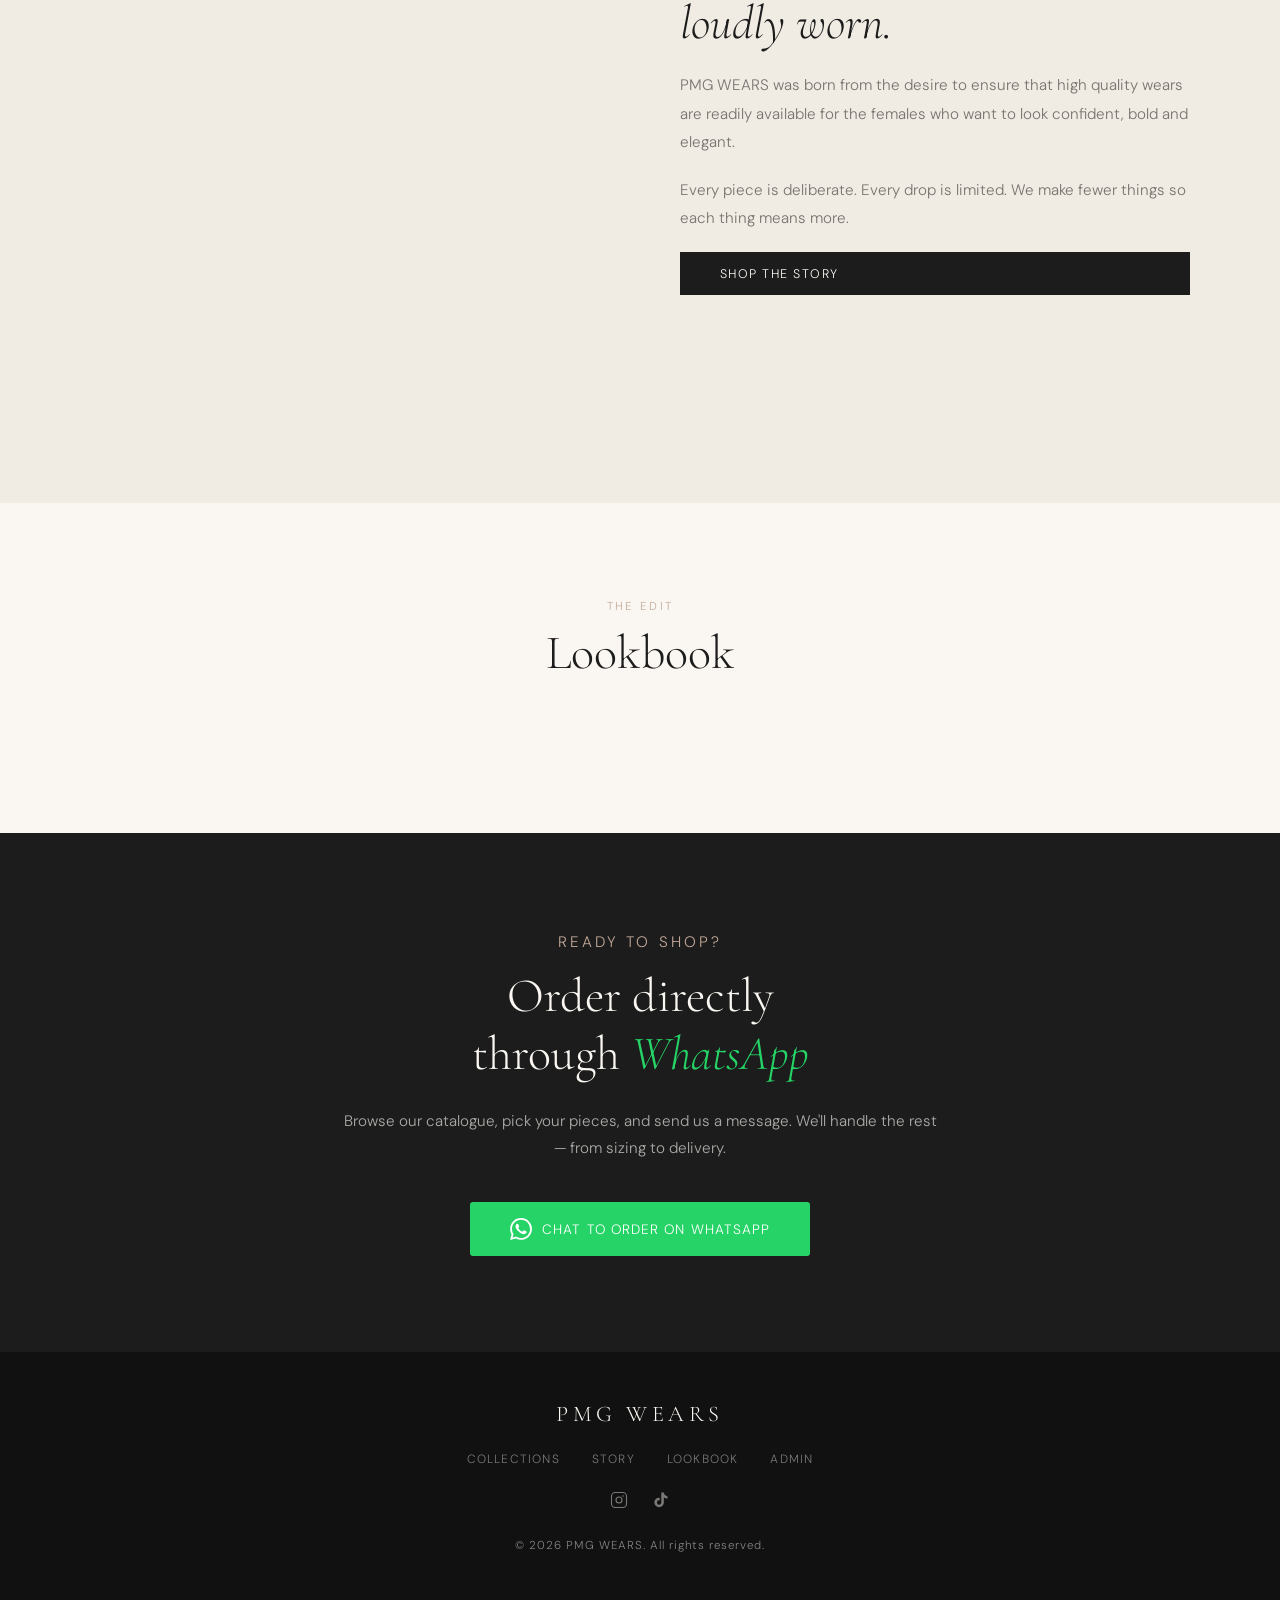
==== commit ee923630: "Add files via upload" ====
--- a/index.html
+++ b/index.html
@@ -28,7 +28,7 @@
 <section id="hero">
   <div class="grain"></div>
   <div class="hero-content">
-    <p class="hero-eyebrow">Corporate Wears</p>
+    <p class="hero-eyebrow">PMG Wears</p>
     <h1>Dressed in<br/><em>elegance.</em></h1>
     <a href="#collections" class="btn-outline">Explore the Collection</a>
   </div>
@@ -64,7 +64,7 @@
 <section id="story">
   <div class="story-inner">
     <div class="story-image">
-      <img src="https://images.unsplash.com/photo-1558618666-fcd25c85cd64?w=700&q=80" alt="Brand story"/>
+      <img src="https://images.unsplash.com/photo-1558769132-cb1aea458c5e?w=1600&q=85" alt="Brand story"/>
     </div>
     <div class="story-text">
       <p class="eyebrow">Who We Are</p>
@@ -93,7 +93,7 @@
     <p class="eyebrow">Ready to Shop?</p>
     <h2>Order directly<br/>through <em>WhatsApp</em></h2>
     <p>Browse our catalogue, pick your pieces, and send us a message. We'll handle the rest — from sizing to delivery.</p>
-    <a href="https://wa.me/2348028344786?text=Hi!%20I'd%20like%20to%20place%20an%20order%20from%20PMG%20Wears" target="_blank" class="btn-whatsapp">
+    <a href="https://wa.me/2348065264715?text=Hi!%20I'd%20like%20to%20place%20an%20order%20from%20PMG%20Wears" target="_blank" class="btn-whatsapp">
       <svg width="22" height="22" viewBox="0 0 24 24" fill="currentColor"><path d="M17.472 14.382c-.297-.149-1.758-.867-2.03-.967-.273-.099-.471-.148-.67.15-.197.297-.767.966-.94 1.164-.173.199-.347.223-.644.075-.297-.15-1.255-.463-2.39-1.475-.883-.788-1.48-1.761-1.653-2.059-.173-.297-.018-.458.13-.606.134-.133.298-.347.446-.52.149-.174.198-.298.298-.497.099-.198.05-.371-.025-.52-.075-.149-.669-1.612-.916-2.207-.242-.579-.487-.5-.669-.51-.173-.008-.371-.01-.57-.01-.198 0-.52.074-.792.372-.272.297-1.04 1.016-1.04 2.479 0 1.462 1.065 2.875 1.213 3.074.149.198 2.096 3.2 5.077 4.487.709.306 1.262.489 1.694.625.712.227 1.36.195 1.871.118.571-.085 1.758-.719 2.006-1.413.248-.694.248-1.289.173-1.413-.074-.124-.272-.198-.57-.347m-5.421 7.403h-.004a9.87 9.87 0 01-5.031-1.378l-.361-.214-3.741.982.998-3.648-.235-.374a9.86 9.86 0 01-1.51-5.26c.001-5.45 4.436-9.884 9.888-9.884 2.64 0 5.122 1.03 6.988 2.898a9.825 9.825 0 012.893 6.994c-.003 5.45-4.437 9.884-9.885 9.884m8.413-18.297A11.815 11.815 0 0012.05 0C5.495 0 .16 5.335.157 11.892c0 2.096.547 4.142 1.588 5.945L.057 24l6.305-1.654a11.882 11.882 0 005.683 1.448h.005c6.554 0 11.89-5.335 11.893-11.893a11.821 11.821 0 00-3.48-8.413z"/></svg>
       Chat to Order on WhatsApp
     </a>
--- a/style.css
+++ b/style.css
@@ -73,7 +73,7 @@
   display: flex;
   align-items: center;
   justify-content: center;
-  background-image: url('https://images.unsplash.com/photo-1509631179647-0177331693ae?w=1600&q=85');
+  background-image: url('https://images.unsplash.com/photo-1567401893414-76b7b1e5a7a5?w=1600&q=85');
   background-size: cover;
   background-position: center 30%;
 }
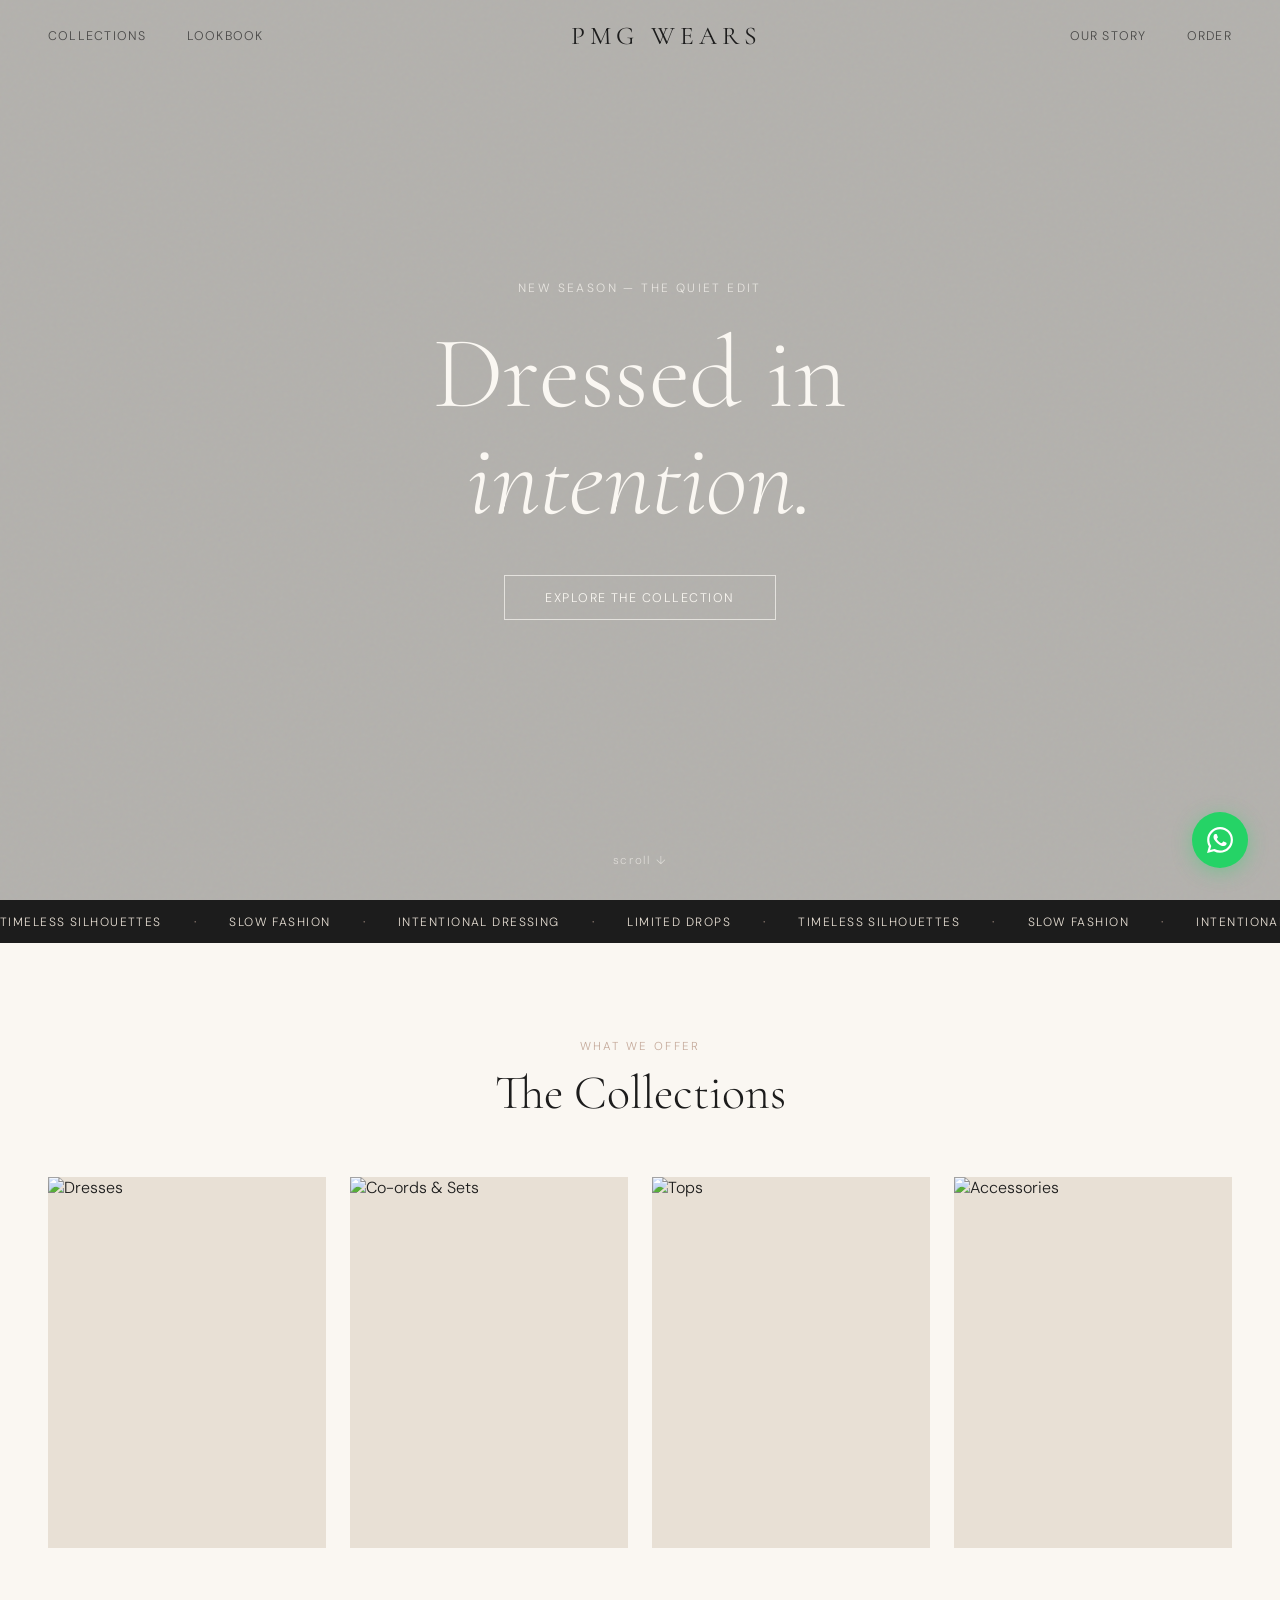
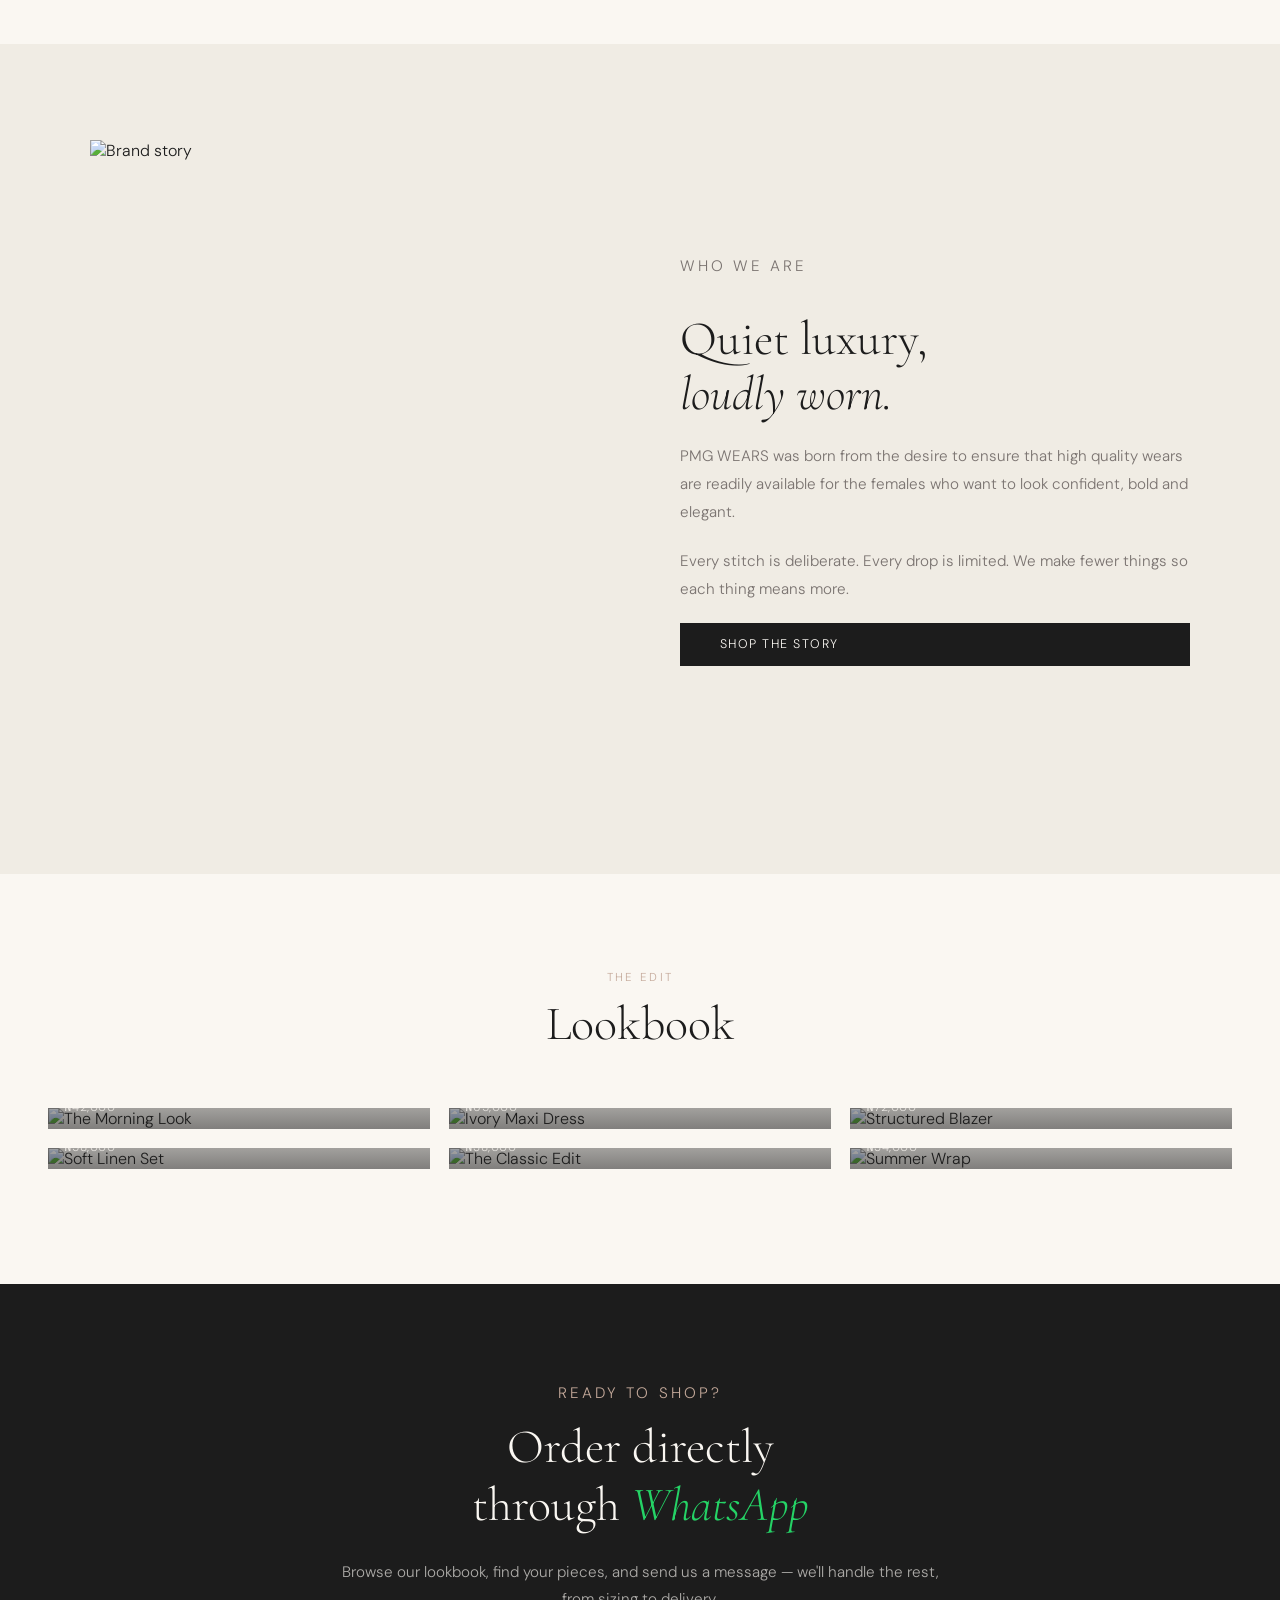
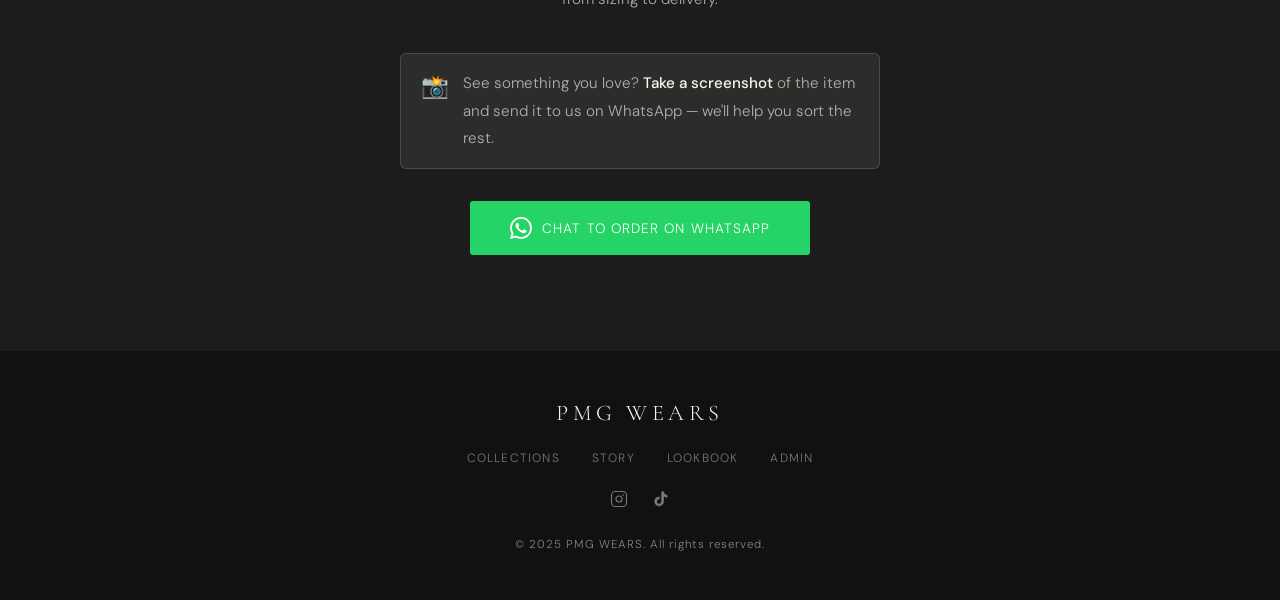
==== commit 7b4daf02: "Add files via upload" ====
--- a/index.html
+++ b/index.html
@@ -3,7 +3,7 @@
 <head>
 <meta charset="UTF-8"/>
 <meta name="viewport" content="width=device-width, initial-scale=1.0"/>
-<title>PMG WEARS</title>
+<title>PMG WEARS — The Edit</title>
 <link href="https://fonts.googleapis.com/css2?family=Cormorant+Garamond:ital,wght@0,300;0,400;0,500;1,300;1,400&family=DM+Sans:wght@300;400;500&display=swap" rel="stylesheet"/>
 <link rel="stylesheet" href="style.css"/>
 </head>
@@ -28,8 +28,8 @@
 <section id="hero">
   <div class="grain"></div>
   <div class="hero-content">
-    <p class="hero-eyebrow">PMG Wears</p>
-    <h1>Dressed in<br/><em>elegance.</em></h1>
+    <p class="hero-eyebrow">New Season — The Quiet Edit</p>
+    <h1>Dressed in<br/><em>intention.</em></h1>
     <a href="#collections" class="btn-outline">Explore the Collection</a>
   </div>
   <div class="hero-scroll-hint">scroll ↓</div>
@@ -64,13 +64,13 @@
 <section id="story">
   <div class="story-inner">
     <div class="story-image">
-      <img src="https://images.unsplash.com/photo-1558769132-cb1aea458c5e?w=1600&q=85" alt="Brand story"/>
+      <img src="https://images.unsplash.com/photo-1558618666-fcd25c85cd64?w=700&q=80" alt="Brand story"/>
     </div>
     <div class="story-text">
       <p class="eyebrow">Who We Are</p>
       <h2>Quiet luxury,<br/><em>loudly worn.</em></h2>
       <p>PMG WEARS was born from the desire to ensure that high quality wears are readily available for the females who want to look confident, bold and elegant.</p>
-      <p>Every piece is deliberate. Every drop is limited. We make fewer things so each thing means more.</p>
+      <p>Every stitch is deliberate. Every drop is limited. We make fewer things so each thing means more.</p>
       <a href="#order" class="btn-solid">Shop the Story</a>
     </div>
   </div>
@@ -92,8 +92,12 @@
   <div class="order-inner">
     <p class="eyebrow">Ready to Shop?</p>
     <h2>Order directly<br/>through <em>WhatsApp</em></h2>
-    <p>Browse our catalogue, pick your pieces, and send us a message. We'll handle the rest — from sizing to delivery.</p>
-    <a href="https://wa.me/2348065264715?text=Hi!%20I'd%20like%20to%20place%20an%20order%20from%20PMG%20Wears" target="_blank" class="btn-whatsapp">
+    <p>Browse our lookbook, find your pieces, and send us a message — we'll handle the rest, from sizing to delivery.</p>
+    <div class="screenshot-note">
+      <span class="screenshot-icon">📸</span>
+      <p>See something you love? <strong>Take a screenshot</strong> of the item and send it to us on WhatsApp — we'll help you sort the rest.</p>
+    </div>
+    <a href="https://wa.me/2348065264715?text=Hi!%20I'd%20like%20to%20place%20an%20order%20from%20PMG%20WEARS" target="_blank" class="btn-whatsapp">
       <svg width="22" height="22" viewBox="0 0 24 24" fill="currentColor"><path d="M17.472 14.382c-.297-.149-1.758-.867-2.03-.967-.273-.099-.471-.148-.67.15-.197.297-.767.966-.94 1.164-.173.199-.347.223-.644.075-.297-.15-1.255-.463-2.39-1.475-.883-.788-1.48-1.761-1.653-2.059-.173-.297-.018-.458.13-.606.134-.133.298-.347.446-.52.149-.174.198-.298.298-.497.099-.198.05-.371-.025-.52-.075-.149-.669-1.612-.916-2.207-.242-.579-.487-.5-.669-.51-.173-.008-.371-.01-.57-.01-.198 0-.52.074-.792.372-.272.297-1.04 1.016-1.04 2.479 0 1.462 1.065 2.875 1.213 3.074.149.198 2.096 3.2 5.077 4.487.709.306 1.262.489 1.694.625.712.227 1.36.195 1.871.118.571-.085 1.758-.719 2.006-1.413.248-.694.248-1.289.173-1.413-.074-.124-.272-.198-.57-.347m-5.421 7.403h-.004a9.87 9.87 0 01-5.031-1.378l-.361-.214-3.741.982.998-3.648-.235-.374a9.86 9.86 0 01-1.51-5.26c.001-5.45 4.436-9.884 9.888-9.884 2.64 0 5.122 1.03 6.988 2.898a9.825 9.825 0 012.893 6.994c-.003 5.45-4.437 9.884-9.885 9.884m8.413-18.297A11.815 11.815 0 0012.05 0C5.495 0 .16 5.335.157 11.892c0 2.096.547 4.142 1.588 5.945L.057 24l6.305-1.654a11.882 11.882 0 005.683 1.448h.005c6.554 0 11.89-5.335 11.893-11.893a11.821 11.821 0 00-3.48-8.413z"/></svg>
       Chat to Order on WhatsApp
     </a>
@@ -118,7 +122,7 @@
         <svg width="18" height="18" viewBox="0 0 24 24" fill="currentColor"><path d="M19.59 6.69a4.83 4.83 0 01-3.77-4.25V2h-3.45v13.67a2.89 2.89 0 01-2.88 2.5 2.89 2.89 0 01-2.89-2.89 2.89 2.89 0 012.89-2.89c.28 0 .54.04.79.1V9.01a6.33 6.33 0 00-.79-.05 6.34 6.34 0 00-6.34 6.34 6.34 6.34 0 006.34 6.34 6.34 6.34 0 006.33-6.34V8.69a8.18 8.18 0 004.78 1.52V6.76a4.85 4.85 0 01-1-.07z"/></svg>
       </a>
     </div>
-    <p class="footer-copy">© 2026 PMG WEARS. All rights reserved.</p>
+    <p class="footer-copy">© 2025 PMG WEARS. All rights reserved.</p>
   </div>
 </footer>
 
--- a/style.css
+++ b/style.css
@@ -73,7 +73,7 @@
   display: flex;
   align-items: center;
   justify-content: center;
-  background-image: url('https://images.unsplash.com/photo-1567401893414-76b7b1e5a7a5?w=1600&q=85');
+  background-image: url('https://images.unsplash.com/photo-1509631179647-0177331693ae?w=1600&q=85');
   background-size: cover;
   background-position: center 30%;
 }
@@ -332,24 +332,26 @@
   bottom: 0;
   left: 0;
   right: 0;
-  padding: 1.5rem 1rem 1rem;
-  background: linear-gradient(transparent, rgba(28,28,28,0.7));
+  padding: 1.5rem 1rem 0.85rem;
+  background: linear-gradient(transparent, rgba(28,28,28,0.55));
   color: #FAF7F2;
-  opacity: 0;
-  transition: opacity 0.35s;
-}
-.masonry-item:hover .masonry-caption { opacity: 1; }
+  opacity: 1; /* always visible */
+}
 .masonry-caption h4 {
   font-family: var(--serif);
-  font-size: 1rem;
+  font-size: 0.95rem;
   font-weight: 400;
+  letter-spacing: 0.02em;
 }
 .masonry-caption p {
   font-family: var(--sans);
   font-size: 0.75rem;
+  font-weight: 300;
   opacity: 0.8;
   margin-top: 0.2rem;
-}
+  letter-spacing: 0.04em;
+}
+
 
 /* ── Order CTA ────────────────────────────────────────────────── */
 #order {
@@ -372,6 +374,39 @@
   line-height: 1.8;
   font-size: 0.95rem;
   margin-bottom: 2.5rem;
+}
+
+
+/* ── Screenshot note ──────────────────────────────────────────── */
+.screenshot-note {
+  display: flex;
+  align-items: flex-start;
+  gap: 0.85rem;
+  background: rgba(250,247,242,0.07);
+  border: 1px solid rgba(250,247,242,0.15);
+  border-radius: 6px;
+  padding: 1rem 1.25rem;
+  margin-bottom: 2rem;
+  text-align: left;
+  max-width: 480px;
+  margin-left: auto;
+  margin-right: auto;
+}
+.screenshot-icon {
+  font-size: 1.4rem;
+  flex-shrink: 0;
+  margin-top: 0.1rem;
+}
+.screenshot-note p {
+  font-family: var(--sans);
+  font-size: 0.82rem;
+  color: rgba(250,247,242,0.7);
+  line-height: 1.7;
+  margin: 0 0 0 0 !important;
+}
+.screenshot-note p strong {
+  color: var(--ivory);
+  font-weight: 500;
 }
 
 /* ── Footer ───────────────────────────────────────────────────── */
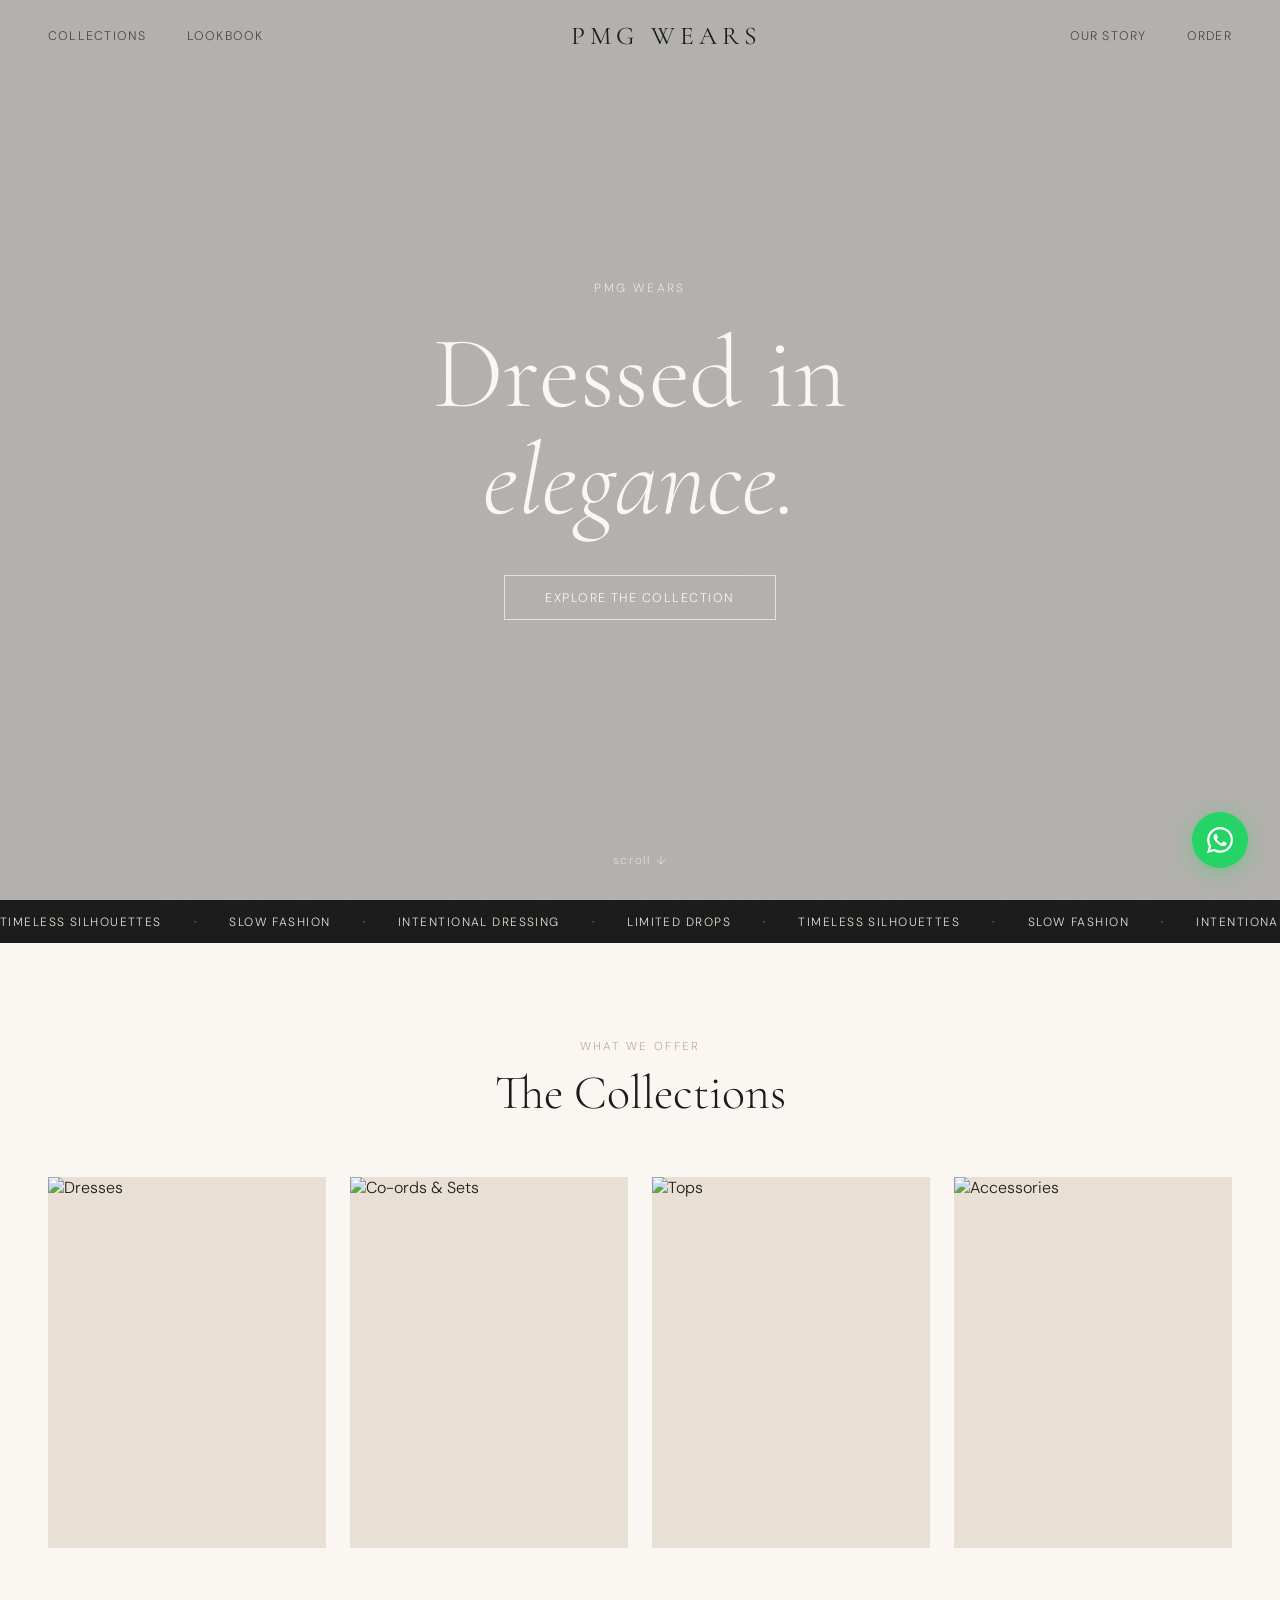
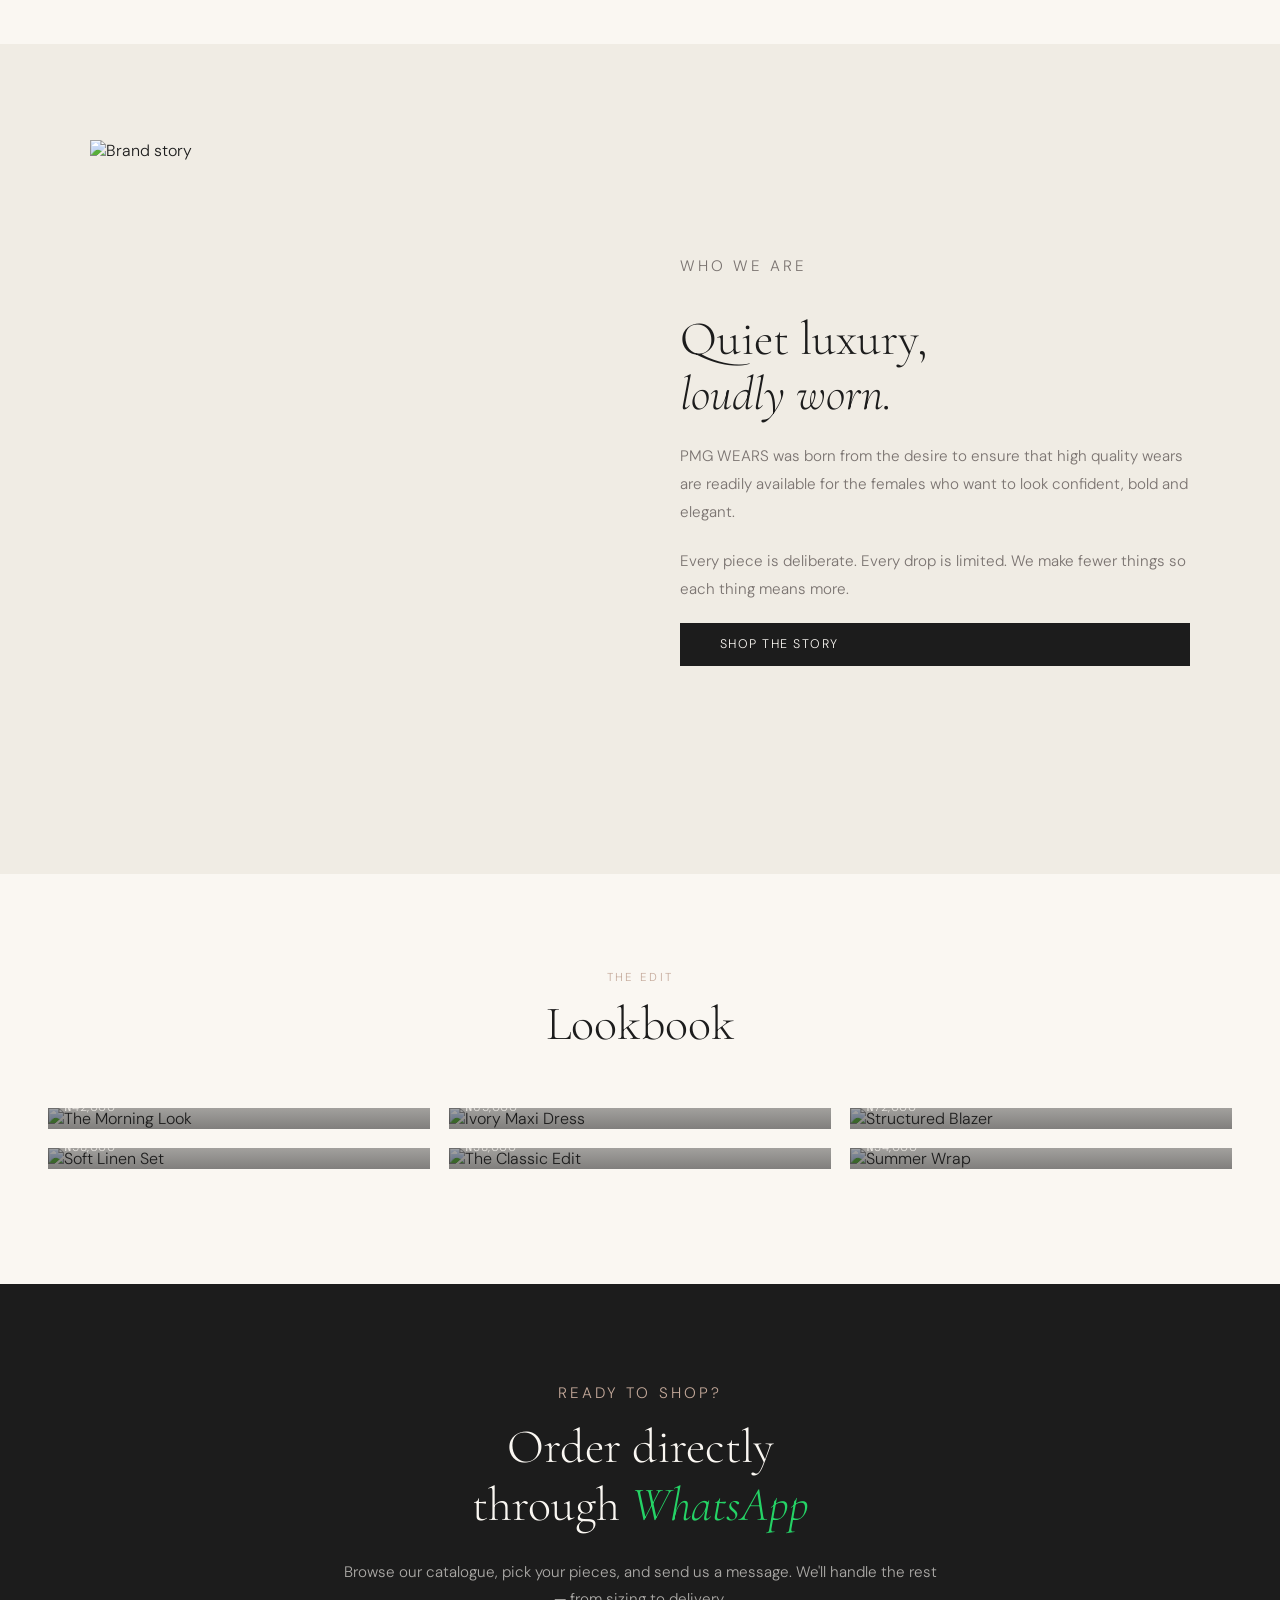
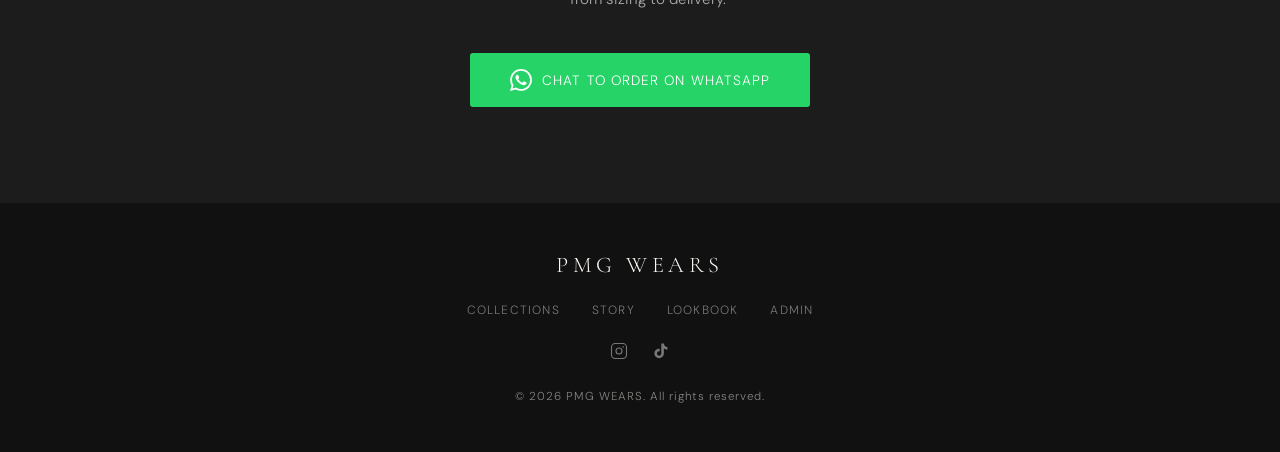
==== commit 05afb62b: "Add files via upload" ====
--- a/index.html
+++ b/index.html
@@ -3,7 +3,7 @@
 <head>
 <meta charset="UTF-8"/>
 <meta name="viewport" content="width=device-width, initial-scale=1.0"/>
-<title>PMG WEARS — The Edit</title>
+<title>PMG WEARS</title>
 <link href="https://fonts.googleapis.com/css2?family=Cormorant+Garamond:ital,wght@0,300;0,400;0,500;1,300;1,400&family=DM+Sans:wght@300;400;500&display=swap" rel="stylesheet"/>
 <link rel="stylesheet" href="style.css"/>
 </head>
@@ -28,8 +28,8 @@
 <section id="hero">
   <div class="grain"></div>
   <div class="hero-content">
-    <p class="hero-eyebrow">New Season — The Quiet Edit</p>
-    <h1>Dressed in<br/><em>intention.</em></h1>
+    <p class="hero-eyebrow">PMG Wears</p>
+    <h1>Dressed in<br/><em>elegance.</em></h1>
     <a href="#collections" class="btn-outline">Explore the Collection</a>
   </div>
   <div class="hero-scroll-hint">scroll ↓</div>
@@ -64,13 +64,13 @@
 <section id="story">
   <div class="story-inner">
     <div class="story-image">
-      <img src="https://images.unsplash.com/photo-1558618666-fcd25c85cd64?w=700&q=80" alt="Brand story"/>
+      <img src="https://images.unsplash.com/photo-1558769132-cb1aea458c5e?w=1600&q=85" alt="Brand story"/>
     </div>
     <div class="story-text">
       <p class="eyebrow">Who We Are</p>
       <h2>Quiet luxury,<br/><em>loudly worn.</em></h2>
       <p>PMG WEARS was born from the desire to ensure that high quality wears are readily available for the females who want to look confident, bold and elegant.</p>
-      <p>Every stitch is deliberate. Every drop is limited. We make fewer things so each thing means more.</p>
+      <p>Every piece is deliberate. Every drop is limited. We make fewer things so each thing means more.</p>
       <a href="#order" class="btn-solid">Shop the Story</a>
     </div>
   </div>
@@ -92,12 +92,8 @@
   <div class="order-inner">
     <p class="eyebrow">Ready to Shop?</p>
     <h2>Order directly<br/>through <em>WhatsApp</em></h2>
-    <p>Browse our lookbook, find your pieces, and send us a message — we'll handle the rest, from sizing to delivery.</p>
-    <div class="screenshot-note">
-      <span class="screenshot-icon">📸</span>
-      <p>See something you love? <strong>Take a screenshot</strong> of the item and send it to us on WhatsApp — we'll help you sort the rest.</p>
-    </div>
-    <a href="https://wa.me/2348065264715?text=Hi!%20I'd%20like%20to%20place%20an%20order%20from%20PMG%20WEARS" target="_blank" class="btn-whatsapp">
+    <p>Browse our catalogue, pick your pieces, and send us a message. We'll handle the rest — from sizing to delivery.</p>
+    <a href="https://wa.me/2348065264715?text=Hi!%20I'd%20like%20to%20place%20an%20order%20from%20PMG%20Wears" target="_blank" class="btn-whatsapp">
       <svg width="22" height="22" viewBox="0 0 24 24" fill="currentColor"><path d="M17.472 14.382c-.297-.149-1.758-.867-2.03-.967-.273-.099-.471-.148-.67.15-.197.297-.767.966-.94 1.164-.173.199-.347.223-.644.075-.297-.15-1.255-.463-2.39-1.475-.883-.788-1.48-1.761-1.653-2.059-.173-.297-.018-.458.13-.606.134-.133.298-.347.446-.52.149-.174.198-.298.298-.497.099-.198.05-.371-.025-.52-.075-.149-.669-1.612-.916-2.207-.242-.579-.487-.5-.669-.51-.173-.008-.371-.01-.57-.01-.198 0-.52.074-.792.372-.272.297-1.04 1.016-1.04 2.479 0 1.462 1.065 2.875 1.213 3.074.149.198 2.096 3.2 5.077 4.487.709.306 1.262.489 1.694.625.712.227 1.36.195 1.871.118.571-.085 1.758-.719 2.006-1.413.248-.694.248-1.289.173-1.413-.074-.124-.272-.198-.57-.347m-5.421 7.403h-.004a9.87 9.87 0 01-5.031-1.378l-.361-.214-3.741.982.998-3.648-.235-.374a9.86 9.86 0 01-1.51-5.26c.001-5.45 4.436-9.884 9.888-9.884 2.64 0 5.122 1.03 6.988 2.898a9.825 9.825 0 012.893 6.994c-.003 5.45-4.437 9.884-9.885 9.884m8.413-18.297A11.815 11.815 0 0012.05 0C5.495 0 .16 5.335.157 11.892c0 2.096.547 4.142 1.588 5.945L.057 24l6.305-1.654a11.882 11.882 0 005.683 1.448h.005c6.554 0 11.89-5.335 11.893-11.893a11.821 11.821 0 00-3.48-8.413z"/></svg>
       Chat to Order on WhatsApp
     </a>
@@ -122,7 +118,7 @@
         <svg width="18" height="18" viewBox="0 0 24 24" fill="currentColor"><path d="M19.59 6.69a4.83 4.83 0 01-3.77-4.25V2h-3.45v13.67a2.89 2.89 0 01-2.88 2.5 2.89 2.89 0 01-2.89-2.89 2.89 2.89 0 012.89-2.89c.28 0 .54.04.79.1V9.01a6.33 6.33 0 00-.79-.05 6.34 6.34 0 00-6.34 6.34 6.34 6.34 0 006.34 6.34 6.34 6.34 0 006.33-6.34V8.69a8.18 8.18 0 004.78 1.52V6.76a4.85 4.85 0 01-1-.07z"/></svg>
       </a>
     </div>
-    <p class="footer-copy">© 2025 PMG WEARS. All rights reserved.</p>
+    <p class="footer-copy">© 2026 PMG WEARS. All rights reserved.</p>
   </div>
 </footer>
 
--- a/style.css
+++ b/style.css
@@ -73,7 +73,7 @@
   display: flex;
   align-items: center;
   justify-content: center;
-  background-image: url('https://images.unsplash.com/photo-1509631179647-0177331693ae?w=1600&q=85');
+  background-image: url('https://images.unsplash.com/photo-1558769132-cb1aea458c5e?w=1600&q=85');
   background-size: cover;
   background-position: center 30%;
 }
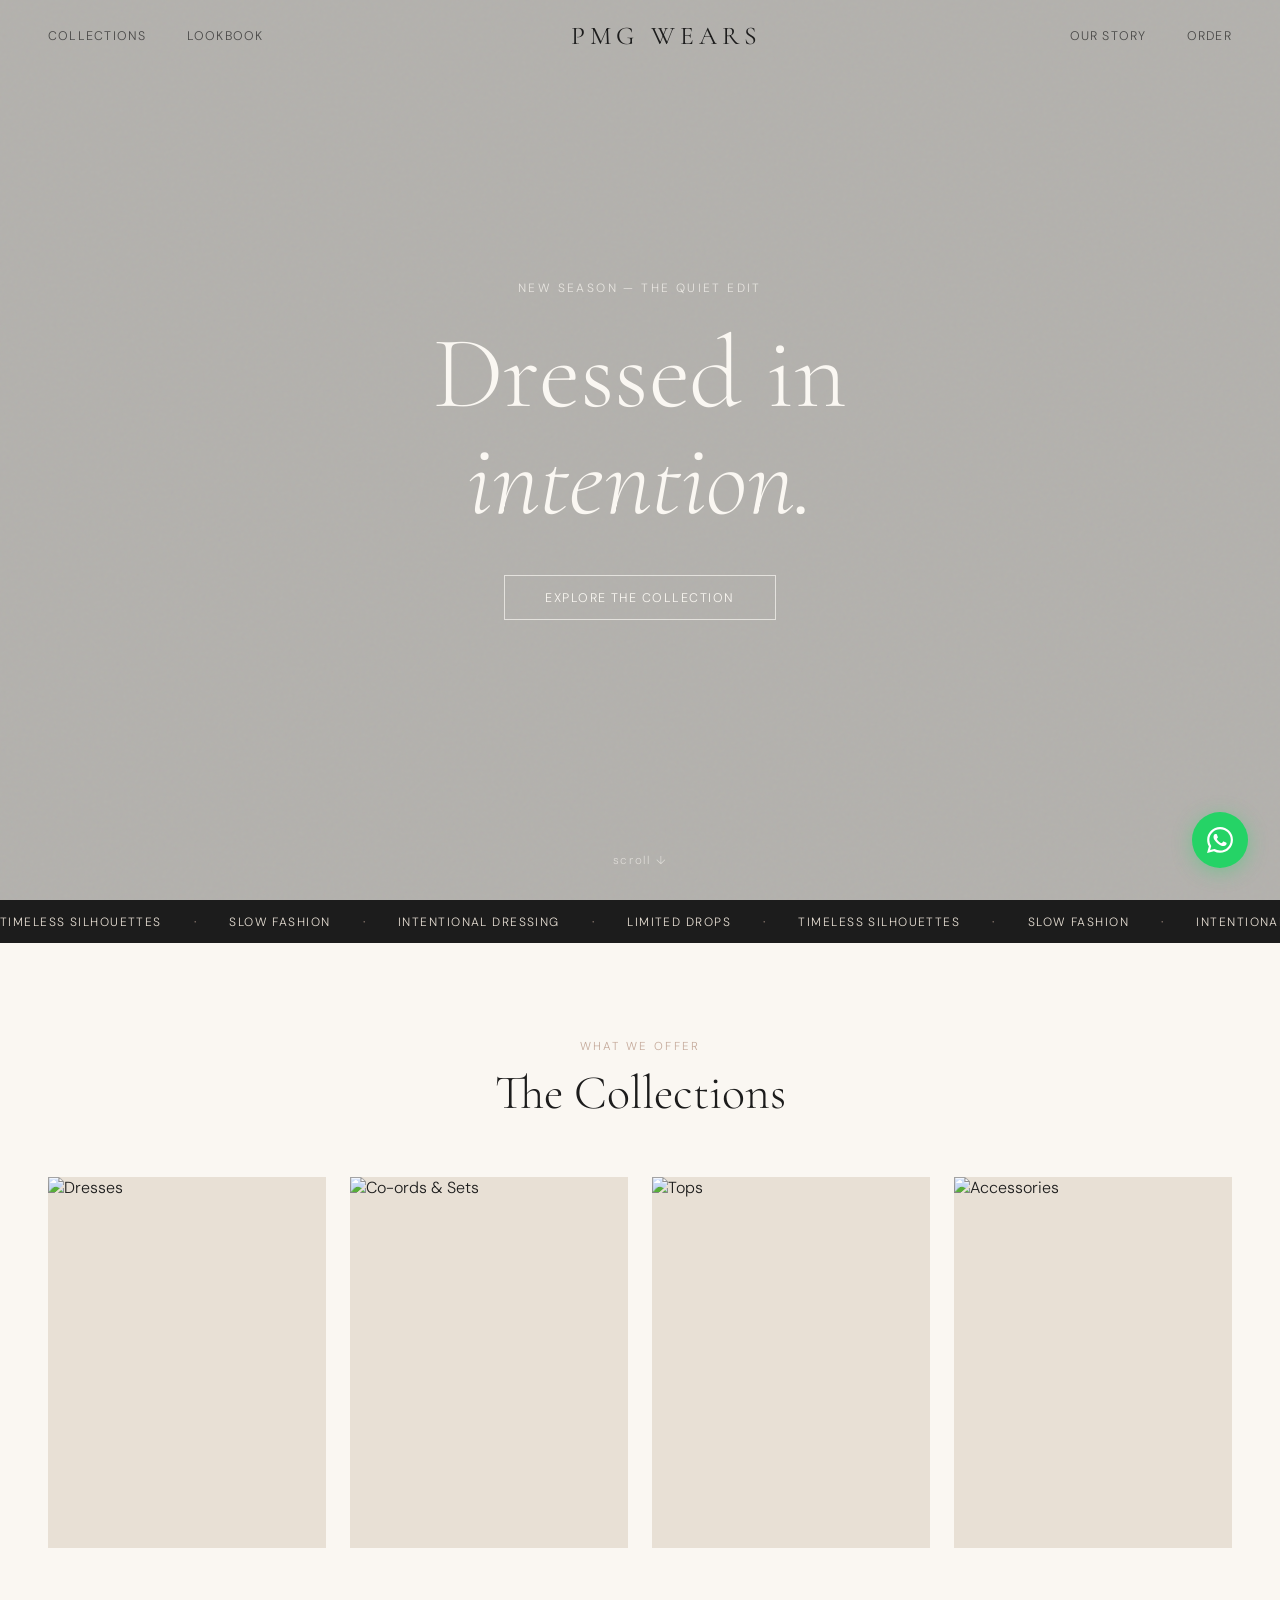
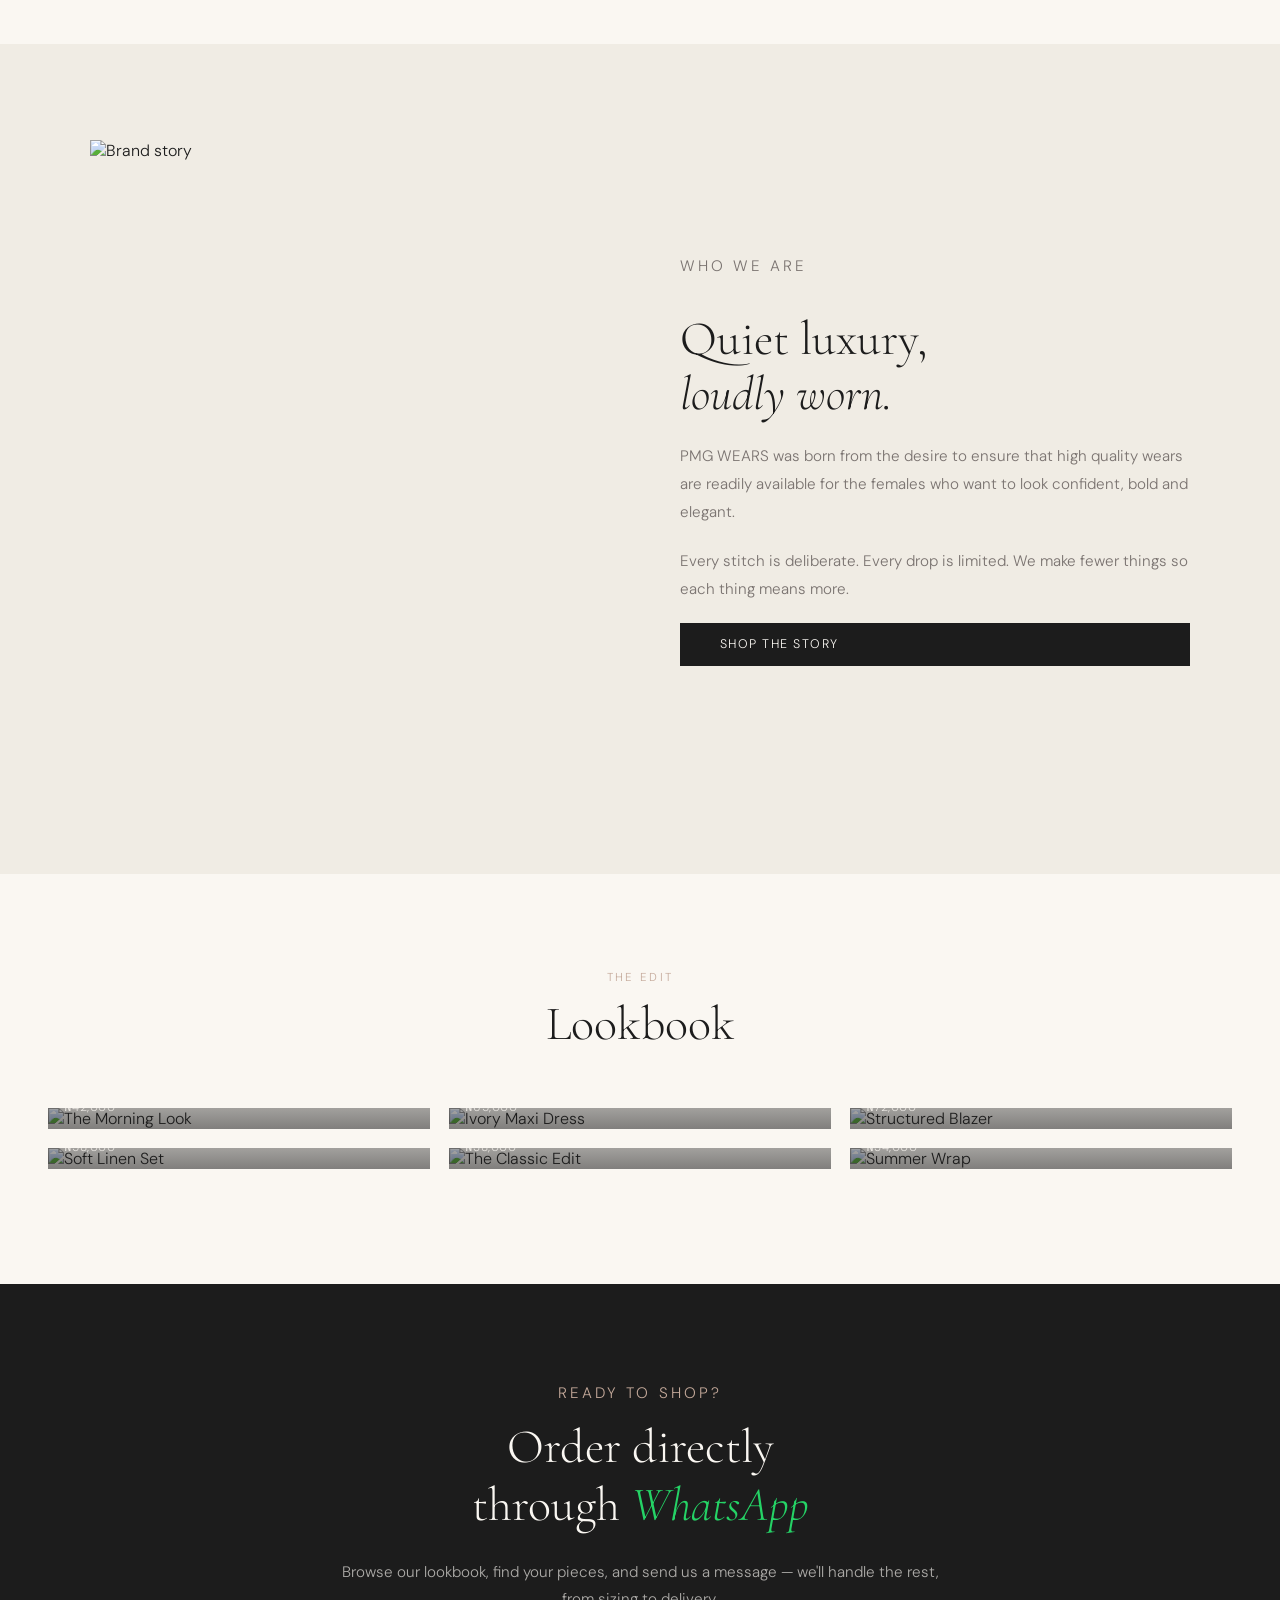
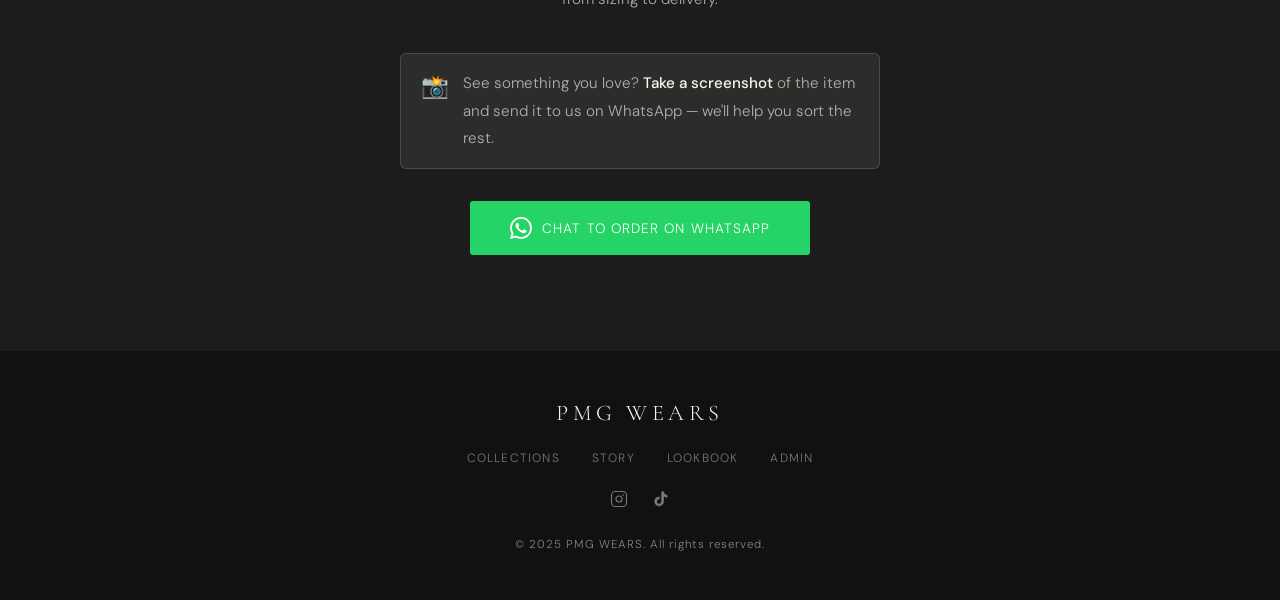
==== commit f38fcb9e: "Add files via upload" ====
--- a/index.html
+++ b/index.html
@@ -3,7 +3,7 @@
 <head>
 <meta charset="UTF-8"/>
 <meta name="viewport" content="width=device-width, initial-scale=1.0"/>
-<title>PMG WEARS</title>
+<title>PMG WEARS — The Edit</title>
 <link href="https://fonts.googleapis.com/css2?family=Cormorant+Garamond:ital,wght@0,300;0,400;0,500;1,300;1,400&family=DM+Sans:wght@300;400;500&display=swap" rel="stylesheet"/>
 <link rel="stylesheet" href="style.css"/>
 </head>
@@ -28,8 +28,8 @@
 <section id="hero">
   <div class="grain"></div>
   <div class="hero-content">
-    <p class="hero-eyebrow">PMG Wears</p>
-    <h1>Dressed in<br/><em>elegance.</em></h1>
+    <p class="hero-eyebrow">New Season — The Quiet Edit</p>
+    <h1>Dressed in<br/><em>intention.</em></h1>
     <a href="#collections" class="btn-outline">Explore the Collection</a>
   </div>
   <div class="hero-scroll-hint">scroll ↓</div>
@@ -64,13 +64,13 @@
 <section id="story">
   <div class="story-inner">
     <div class="story-image">
-      <img src="https://images.unsplash.com/photo-1558769132-cb1aea458c5e?w=1600&q=85" alt="Brand story"/>
+      <img src="https://images.unsplash.com/photo-1567401893414-76b7b1e5a7a5?w=1600&q=85" alt="Brand story"/>
     </div>
     <div class="story-text">
       <p class="eyebrow">Who We Are</p>
       <h2>Quiet luxury,<br/><em>loudly worn.</em></h2>
       <p>PMG WEARS was born from the desire to ensure that high quality wears are readily available for the females who want to look confident, bold and elegant.</p>
-      <p>Every piece is deliberate. Every drop is limited. We make fewer things so each thing means more.</p>
+      <p>Every stitch is deliberate. Every drop is limited. We make fewer things so each thing means more.</p>
       <a href="#order" class="btn-solid">Shop the Story</a>
     </div>
   </div>
@@ -92,8 +92,12 @@
   <div class="order-inner">
     <p class="eyebrow">Ready to Shop?</p>
     <h2>Order directly<br/>through <em>WhatsApp</em></h2>
-    <p>Browse our catalogue, pick your pieces, and send us a message. We'll handle the rest — from sizing to delivery.</p>
-    <a href="https://wa.me/2348065264715?text=Hi!%20I'd%20like%20to%20place%20an%20order%20from%20PMG%20Wears" target="_blank" class="btn-whatsapp">
+    <p>Browse our lookbook, find your pieces, and send us a message — we'll handle the rest, from sizing to delivery.</p>
+    <div class="screenshot-note">
+      <span class="screenshot-icon">📸</span>
+      <p>See something you love? <strong>Take a screenshot</strong> of the item and send it to us on WhatsApp — we'll help you sort the rest.</p>
+    </div>
+    <a href="https://wa.me/2348065264715?text=Hi!%20I'd%20like%20to%20place%20an%20order%20from%20PMG%20WEARS" target="_blank" class="btn-whatsapp">
       <svg width="22" height="22" viewBox="0 0 24 24" fill="currentColor"><path d="M17.472 14.382c-.297-.149-1.758-.867-2.03-.967-.273-.099-.471-.148-.67.15-.197.297-.767.966-.94 1.164-.173.199-.347.223-.644.075-.297-.15-1.255-.463-2.39-1.475-.883-.788-1.48-1.761-1.653-2.059-.173-.297-.018-.458.13-.606.134-.133.298-.347.446-.52.149-.174.198-.298.298-.497.099-.198.05-.371-.025-.52-.075-.149-.669-1.612-.916-2.207-.242-.579-.487-.5-.669-.51-.173-.008-.371-.01-.57-.01-.198 0-.52.074-.792.372-.272.297-1.04 1.016-1.04 2.479 0 1.462 1.065 2.875 1.213 3.074.149.198 2.096 3.2 5.077 4.487.709.306 1.262.489 1.694.625.712.227 1.36.195 1.871.118.571-.085 1.758-.719 2.006-1.413.248-.694.248-1.289.173-1.413-.074-.124-.272-.198-.57-.347m-5.421 7.403h-.004a9.87 9.87 0 01-5.031-1.378l-.361-.214-3.741.982.998-3.648-.235-.374a9.86 9.86 0 01-1.51-5.26c.001-5.45 4.436-9.884 9.888-9.884 2.64 0 5.122 1.03 6.988 2.898a9.825 9.825 0 012.893 6.994c-.003 5.45-4.437 9.884-9.885 9.884m8.413-18.297A11.815 11.815 0 0012.05 0C5.495 0 .16 5.335.157 11.892c0 2.096.547 4.142 1.588 5.945L.057 24l6.305-1.654a11.882 11.882 0 005.683 1.448h.005c6.554 0 11.89-5.335 11.893-11.893a11.821 11.821 0 00-3.48-8.413z"/></svg>
       Chat to Order on WhatsApp
     </a>
@@ -118,7 +122,7 @@
         <svg width="18" height="18" viewBox="0 0 24 24" fill="currentColor"><path d="M19.59 6.69a4.83 4.83 0 01-3.77-4.25V2h-3.45v13.67a2.89 2.89 0 01-2.88 2.5 2.89 2.89 0 01-2.89-2.89 2.89 2.89 0 012.89-2.89c.28 0 .54.04.79.1V9.01a6.33 6.33 0 00-.79-.05 6.34 6.34 0 00-6.34 6.34 6.34 6.34 0 006.34 6.34 6.34 6.34 0 006.33-6.34V8.69a8.18 8.18 0 004.78 1.52V6.76a4.85 4.85 0 01-1-.07z"/></svg>
       </a>
     </div>
-    <p class="footer-copy">© 2026 PMG WEARS. All rights reserved.</p>
+    <p class="footer-copy">© 2025 PMG WEARS. All rights reserved.</p>
   </div>
 </footer>
 
